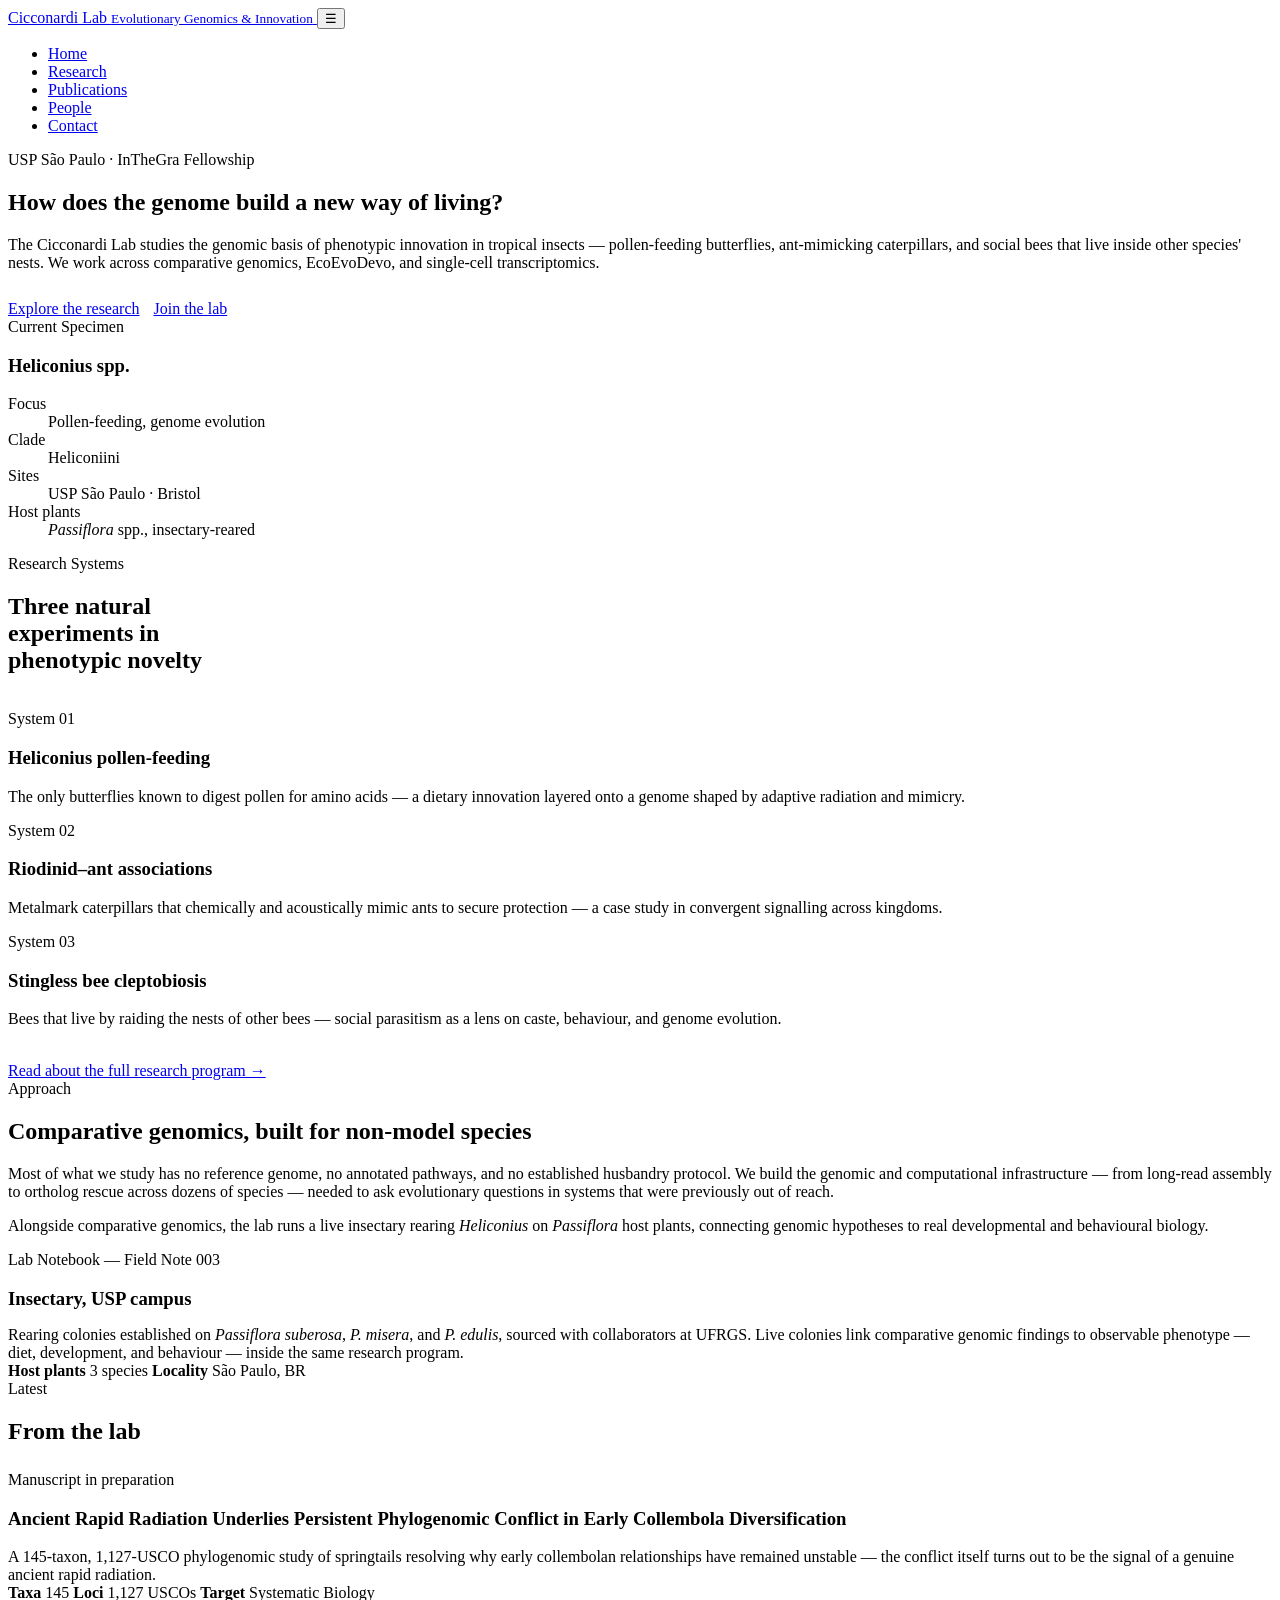
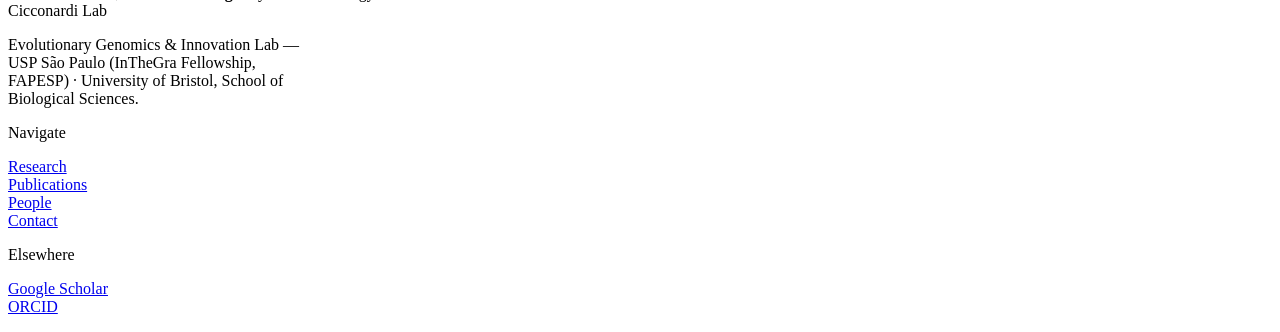
==== index.html @ 58e6d668 "Add files via upload" ====
<!doctype html>
<html lang="en">
<head>
<meta charset="UTF-8">
<meta name="viewport" content="width=device-width, initial-scale=1">
<title>Cicconardi Lab — Evolutionary Genomics &amp; Innovation</title>
<meta name="description" content="The Cicconardi Lab studies comparative genomics and phenotypic innovation in tropical insects — Heliconius butterflies, riodinid ants, and stingless bees.">
<link rel="stylesheet" href="css/style.css">
</head>
<body>

<header class="site">
  <nav class="wrap nav">
    <a class="brand" href="index.html">Cicconardi Lab
      <small>Evolutionary Genomics &amp; Innovation</small>
    </a>
    <button class="navtoggle" aria-label="Toggle menu" onclick="document.querySelector('.navlinks').classList.toggle('open')">☰</button>
    <ul class="navlinks">
      <li><a href="index.html" class="active">Home</a></li>
      <li><a href="research.html">Research</a></li>
      <li><a href="publications.html">Publications</a></li>
      <li><a href="people.html">People</a></li>
      <li><a href="contact.html">Contact</a></li>
    </ul>
  </nav>
</header>

<section class="hero">
  <div class="wrap hero-grid">
    <div>
      <span class="label-tag">USP São Paulo · InTheGra Fellowship</span>
      <h1>How does the genome build a new way of living?</h1>
      <p class="lede">The Cicconardi Lab studies the genomic basis of phenotypic innovation in tropical insects — pollen-feeding butterflies, ant-mimicking caterpillars, and social bees that live inside other species' nests. We work across comparative genomics, EcoEvoDevo, and single-cell transcriptomics.</p>
      <div style="display:flex; gap:14px; flex-wrap:wrap; margin-top:28px;">
        <a class="btn solid" href="research.html">Explore the research</a>
        <a class="btn" href="contact.html">Join the lab</a>
      </div>
    </div>

    <div class="field-panel">
      <div class="band"></div>
      <div class="body">
        <div class="label-tag">Current Specimen</div>
        <h3>Heliconius spp.</h3>
        <dl>
          <dt>Focus</dt><dd>Pollen-feeding, genome evolution</dd>
          <dt>Clade</dt><dd>Heliconiini</dd>
          <dt>Sites</dt><dd>USP São Paulo · Bristol</dd>
          <dt>Host plants</dt><dd><em>Passiflora</em> spp., insectary-reared</dd>
        </dl>
      </div>
    </div>
  </div>
</section>

<section class="section-tight">
  <div class="wrap">
    <div class="divider"></div>
    <span class="label-tag">Research Systems</span>
    <h2 style="max-width:20ch;">Three natural experiments in phenotypic novelty</h2>
  </div>
  <div class="wrap grid-3" style="margin-top:36px;">
    <div class="research-card">
      <span class="tag">System 01</span>
      <h3>Heliconius pollen-feeding</h3>
      <p class="muted">The only butterflies known to digest pollen for amino acids — a dietary innovation layered onto a genome shaped by adaptive radiation and mimicry.</p>
    </div>
    <div class="research-card">
      <span class="tag">System 02</span>
      <h3>Riodinid–ant associations</h3>
      <p class="muted">Metalmark caterpillars that chemically and acoustically mimic ants to secure protection — a case study in convergent signalling across kingdoms.</p>
    </div>
    <div class="research-card">
      <span class="tag">System 03</span>
      <h3>Stingless bee cleptobiosis</h3>
      <p class="muted">Bees that live by raiding the nests of other bees — social parasitism as a lens on caste, behaviour, and genome evolution.</p>
    </div>
  </div>
  <div class="wrap" style="margin-top:34px;">
    <a class="btn" href="research.html">Read about the full research program →</a>
  </div>
</section>

<section class="section-tight">
  <div class="wrap grid-2" style="align-items:center;">
    <div>
      <span class="label-tag">Approach</span>
      <h2>Comparative genomics, built for non-model species</h2>
      <p class="muted">Most of what we study has no reference genome, no annotated pathways, and no established husbandry protocol. We build the genomic and computational infrastructure — from long-read assembly to ortholog rescue across dozens of species — needed to ask evolutionary questions in systems that were previously out of reach.</p>
      <p class="muted">Alongside comparative genomics, the lab runs a live insectary rearing <em>Heliconius</em> on <em>Passiflora</em> host plants, connecting genomic hypotheses to real developmental and behavioural biology.</p>
    </div>
    <div class="specimen-card">
      <div class="label-tag">Lab Notebook — Field Note 003</div>
      <h3 style="margin-bottom:.3em;">Insectary, USP campus</h3>
      <p style="margin-bottom:0;">Rearing colonies established on <em>Passiflora suberosa</em>, <em>P. misera</em>, and <em>P. edulis</em>, sourced with collaborators at UFRGS. Live colonies link comparative genomic findings to observable phenotype — diet, development, and behaviour — inside the same research program.</p>
      <div class="specimen-row">
        <span><b>Host plants</b> 3 species</span>
        <span><b>Locality</b> São Paulo, BR</span>
      </div>
    </div>
  </div>
</section>

<section class="section-tight">
  <div class="wrap">
    <div class="divider"></div>
    <span class="label-tag">Latest</span>
    <h2 style="max-width:22ch; margin-bottom:26px;">From the lab</h2>
    <div class="specimen-card">
      <div class="label-tag">Manuscript in preparation</div>
      <h3>Ancient Rapid Radiation Underlies Persistent Phylogenomic Conflict in Early Collembola Diversification</h3>
      <p style="margin-bottom:0;">A 145-taxon, 1,127-USCO phylogenomic study of springtails resolving why early collembolan relationships have remained unstable — the conflict itself turns out to be the signal of a genuine ancient rapid radiation.</p>
      <div class="specimen-row">
        <span><b>Taxa</b> 145</span>
        <span><b>Loci</b> 1,127 USCOs</span>
        <span><b>Target</b> Systematic Biology</span>
      </div>
    </div>
  </div>
</section>

<footer class="site">
  <div class="wrap foot-grid">
    <div>
      <div class="brand" style="margin-bottom:8px;">Cicconardi Lab</div>
      <p class="muted" style="max-width:38ch;">Evolutionary Genomics &amp; Innovation Lab — USP São Paulo (InTheGra Fellowship, FAPESP) · University of Bristol, School of Biological Sciences.</p>
    </div>
    <div>
      <div class="label-tag">Navigate</div>
      <p><a href="research.html">Research</a><br><a href="publications.html">Publications</a><br><a href="people.html">People</a><br><a href="contact.html">Contact</a></p>
    </div>
    <div>
      <div class="label-tag">Elsewhere</div>
      <p><a href="https://scholar.google.com/citations?user=0gv1oysAAAAJ" target="_blank" rel="noopener">Google Scholar</a><br><a href="https://orcid.org/0000-0001-6509-6179" target="_blank" rel="noopener">ORCID</a></p>
    </div>
  </div>
</footer>

</body>
</html>
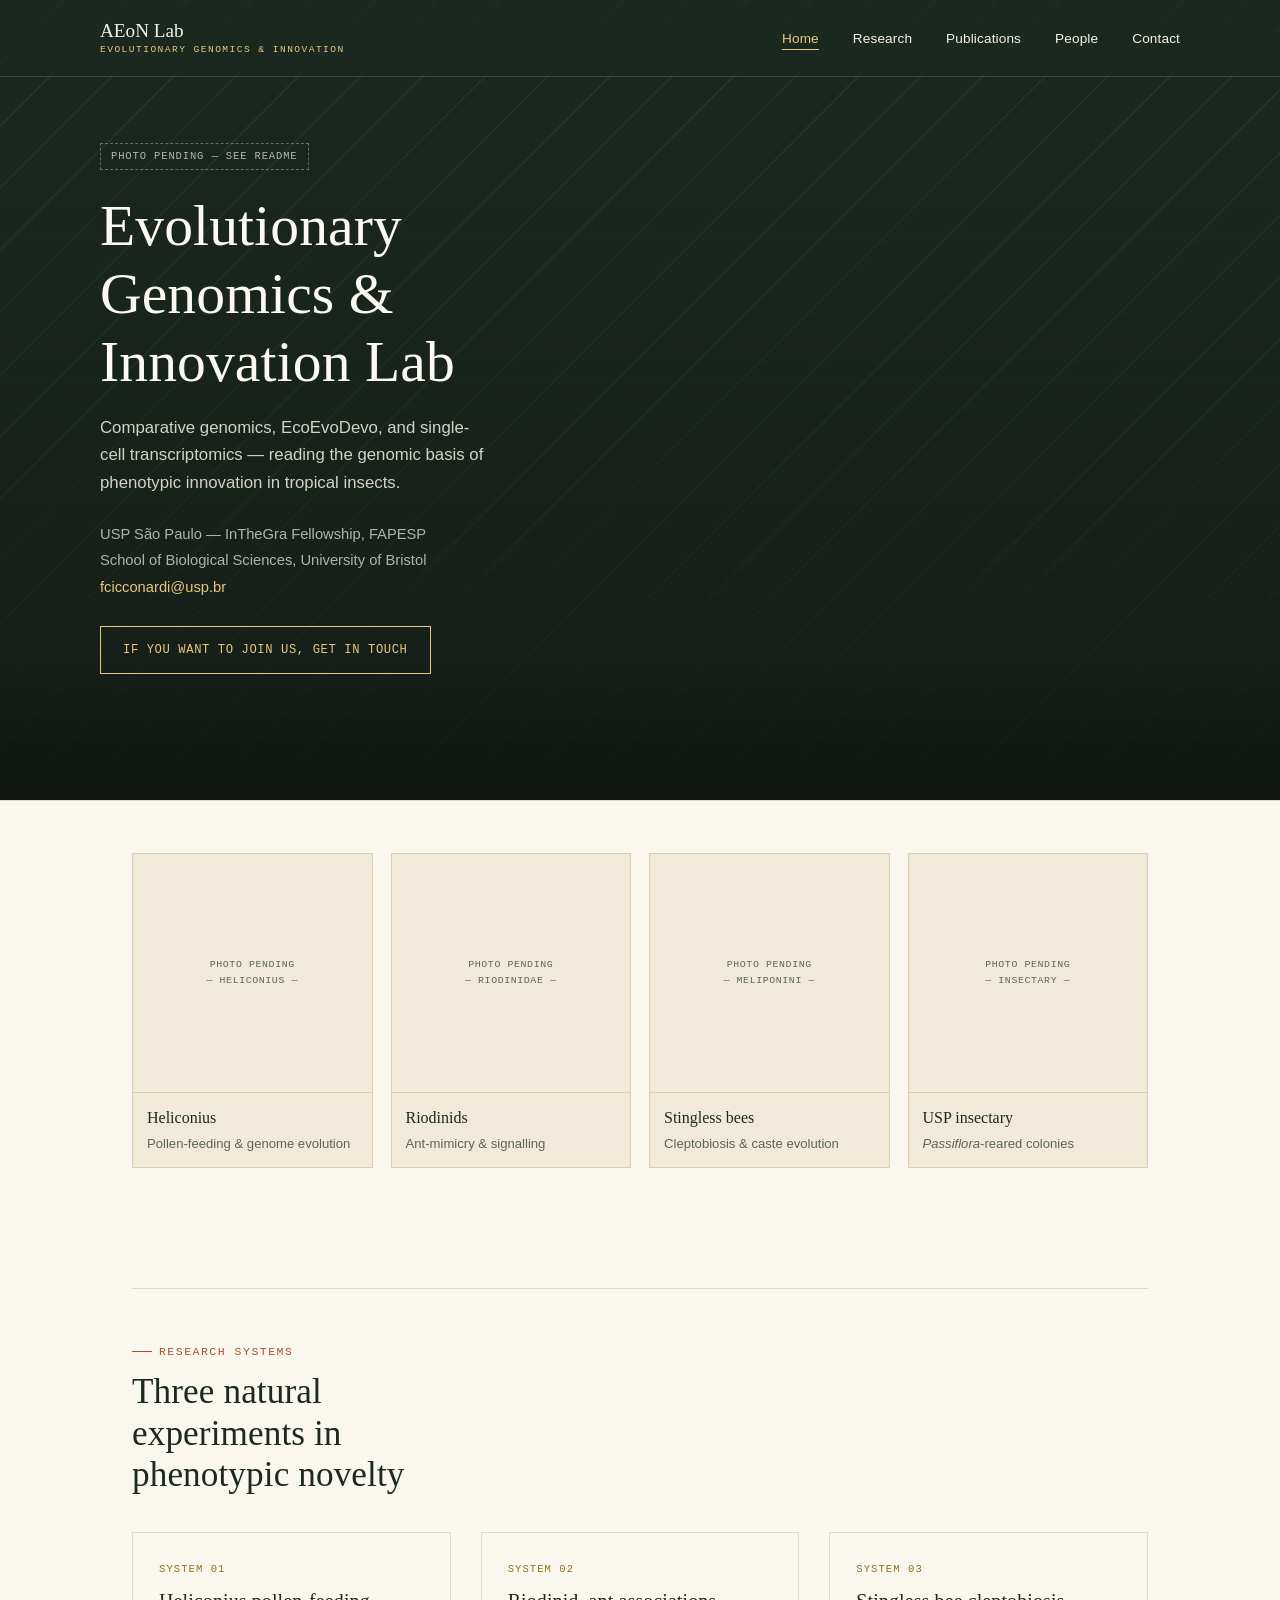
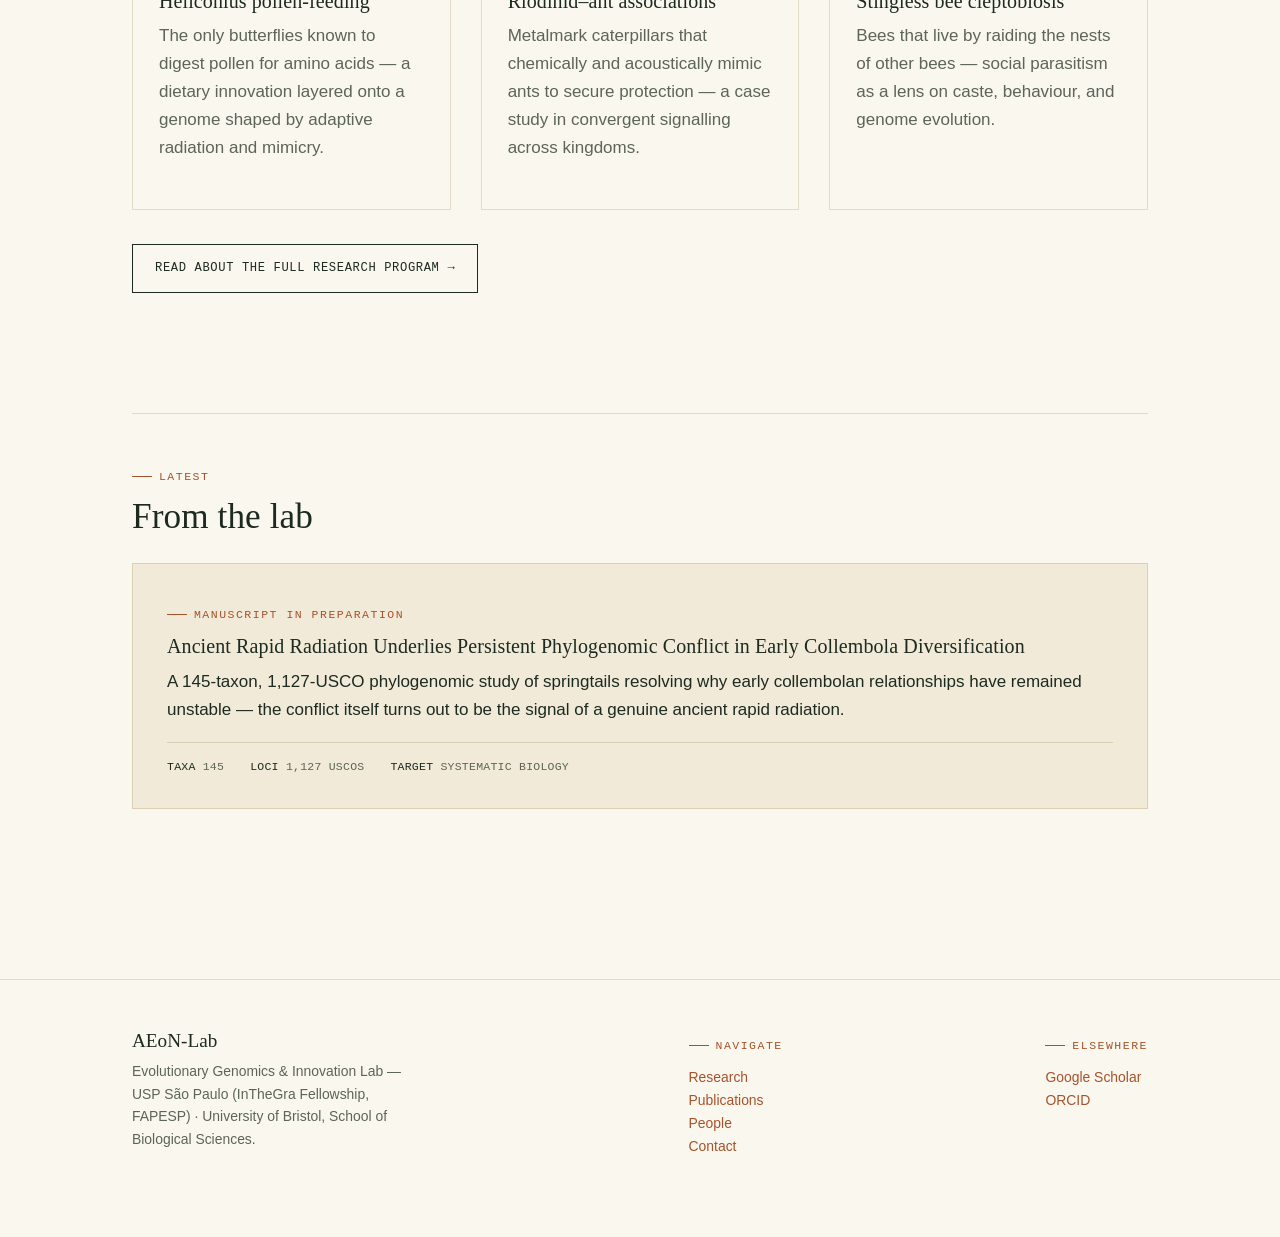
==== commit 1c504c66: "Update contact email and lab name in index.html" ====
--- a/index.html
+++ b/index.html
@@ -3,51 +3,68 @@
 <head>
 <meta charset="UTF-8">
 <meta name="viewport" content="width=device-width, initial-scale=1">
-<title>Cicconardi Lab — Evolutionary Genomics &amp; Innovation</title>
-<meta name="description" content="The Cicconardi Lab studies comparative genomics and phenotypic innovation in tropical insects — Heliconius butterflies, riodinid ants, and stingless bees.">
+<title>AEoN Lab — Evolutionary Genomics &amp; Innovation</title>
+<meta name="description" content="The Adaptive Evolution of Novelty Lab (AEON Lab) is lead by Dr. Francesco Cicconardi. It studies comparative genomics and phenotypic innovation in tropical insects — Heliconius butterflies, riodinid ants, and stingless bees.">
 <link rel="stylesheet" href="css/style.css">
 </head>
 <body>
 
-<header class="site">
-  <nav class="wrap nav">
-    <a class="brand" href="index.html">Cicconardi Lab
-      <small>Evolutionary Genomics &amp; Innovation</small>
-    </a>
-    <button class="navtoggle" aria-label="Toggle menu" onclick="document.querySelector('.navlinks').classList.toggle('open')">☰</button>
-    <ul class="navlinks">
-      <li><a href="index.html" class="active">Home</a></li>
-      <li><a href="research.html">Research</a></li>
-      <li><a href="publications.html">Publications</a></li>
-      <li><a href="people.html">People</a></li>
-      <li><a href="contact.html">Contact</a></li>
-    </ul>
-  </nav>
-</header>
+<!--
+  HERO PHOTO: to add your own photograph, set a background-image on .photo-hero
+  below (inline style already provided as a placeholder attribute) and remove
+  the "no-photo" class. Recommended: a wide, landscape-orientation shot at
+  least 1800px wide — insectary, fieldwork, or a specimen photograph all work.
+  Example:
+    <section class="photo-hero" style="background-image:url('img/hero.jpg');">
+-->
+<section class="photo-hero no-photo">
+  <header class="site on-photo">
+    <nav class="wrap nav">
+      <a class="brand" href="index.html">AEoN Lab
+        <small>Evolutionary Genomics &amp; Innovation</small>
+      </a>
+      <button class="navtoggle" aria-label="Toggle menu" onclick="document.querySelector('.navlinks').classList.toggle('open')">☰</button>
+      <ul class="navlinks">
+        <li><a href="index.html" class="active">Home</a></li>
+        <li><a href="research.html">Research</a></li>
+        <li><a href="publications.html">Publications</a></li>
+        <li><a href="people.html">People</a></li>
+        <li><a href="contact.html">Contact</a></li>
+      </ul>
+    </nav>
+  </header>
 
-<section class="hero">
-  <div class="wrap hero-grid">
-    <div>
-      <span class="label-tag">USP São Paulo · InTheGra Fellowship</span>
-      <h1>How does the genome build a new way of living?</h1>
-      <p class="lede">The Cicconardi Lab studies the genomic basis of phenotypic innovation in tropical insects — pollen-feeding butterflies, ant-mimicking caterpillars, and social bees that live inside other species' nests. We work across comparative genomics, EcoEvoDevo, and single-cell transcriptomics.</p>
-      <div style="display:flex; gap:14px; flex-wrap:wrap; margin-top:28px;">
-        <a class="btn solid" href="research.html">Explore the research</a>
-        <a class="btn" href="contact.html">Join the lab</a>
+  <div class="wrap hero-inner">
+    <span class="hero-note">Photo pending — see README</span>
+    <h1>Evolutionary Genomics &amp; Innovation Lab</h1>
+    <p class="tagline">Comparative genomics, EcoEvoDevo, and single-cell transcriptomics — reading the genomic basis of phenotypic innovation in tropical insects.</p>
+    <div class="meta-lines">
+      USP São Paulo — InTheGra Fellowship, FAPESP<br>
+      School of Biological Sciences, University of Bristol<br>
+      <a href="mailto:fcicconardi@usp.br">fcicconardi@usp.br</a>
+    </div>
+    <a class="btn" href="contact.html">If you want to join us, get in touch</a>
+  </div>
+</section>
+
+<section class="thumb-strip">
+  <div class="wrap">
+    <div class="thumb-row">
+      <div class="thumb">
+        <div class="frame">Photo pending<br>— Heliconius —</div>
+        <div class="cap"><b>Heliconius</b>Pollen-feeding &amp; genome evolution</div>
       </div>
-    </div>
-
-    <div class="field-panel">
-      <div class="band"></div>
-      <div class="body">
-        <div class="label-tag">Current Specimen</div>
-        <h3>Heliconius spp.</h3>
-        <dl>
-          <dt>Focus</dt><dd>Pollen-feeding, genome evolution</dd>
-          <dt>Clade</dt><dd>Heliconiini</dd>
-          <dt>Sites</dt><dd>USP São Paulo · Bristol</dd>
-          <dt>Host plants</dt><dd><em>Passiflora</em> spp., insectary-reared</dd>
-        </dl>
+      <div class="thumb">
+        <div class="frame">Photo pending<br>— Riodinidae —</div>
+        <div class="cap"><b>Riodinids</b>Ant-mimicry &amp; signalling</div>
+      </div>
+      <div class="thumb">
+        <div class="frame">Photo pending<br>— Meliponini —</div>
+        <div class="cap"><b>Stingless bees</b>Cleptobiosis &amp; caste evolution</div>
+      </div>
+      <div class="thumb">
+        <div class="frame">Photo pending<br>— Insectary —</div>
+        <div class="cap"><b>USP insectary</b><em>Passiflora</em>-reared colonies</div>
       </div>
     </div>
   </div>
@@ -82,26 +99,6 @@
 </section>
 
 <section class="section-tight">
-  <div class="wrap grid-2" style="align-items:center;">
-    <div>
-      <span class="label-tag">Approach</span>
-      <h2>Comparative genomics, built for non-model species</h2>
-      <p class="muted">Most of what we study has no reference genome, no annotated pathways, and no established husbandry protocol. We build the genomic and computational infrastructure — from long-read assembly to ortholog rescue across dozens of species — needed to ask evolutionary questions in systems that were previously out of reach.</p>
-      <p class="muted">Alongside comparative genomics, the lab runs a live insectary rearing <em>Heliconius</em> on <em>Passiflora</em> host plants, connecting genomic hypotheses to real developmental and behavioural biology.</p>
-    </div>
-    <div class="specimen-card">
-      <div class="label-tag">Lab Notebook — Field Note 003</div>
-      <h3 style="margin-bottom:.3em;">Insectary, USP campus</h3>
-      <p style="margin-bottom:0;">Rearing colonies established on <em>Passiflora suberosa</em>, <em>P. misera</em>, and <em>P. edulis</em>, sourced with collaborators at UFRGS. Live colonies link comparative genomic findings to observable phenotype — diet, development, and behaviour — inside the same research program.</p>
-      <div class="specimen-row">
-        <span><b>Host plants</b> 3 species</span>
-        <span><b>Locality</b> São Paulo, BR</span>
-      </div>
-    </div>
-  </div>
-</section>
-
-<section class="section-tight">
   <div class="wrap">
     <div class="divider"></div>
     <span class="label-tag">Latest</span>
@@ -122,7 +119,7 @@
 <footer class="site">
   <div class="wrap foot-grid">
     <div>
-      <div class="brand" style="margin-bottom:8px;">Cicconardi Lab</div>
+      <div class="brand" style="margin-bottom:8px;">AEoN-Lab</div>
       <p class="muted" style="max-width:38ch;">Evolutionary Genomics &amp; Innovation Lab — USP São Paulo (InTheGra Fellowship, FAPESP) · University of Bristol, School of Biological Sciences.</p>
     </div>
     <div>
--- a/css/style.css
+++ b/css/style.css
@@ -0,0 +1,363 @@
+/* ===========================================================
+   Cicconardi Lab — Design tokens (v2, light)
+   Palette:
+     --paper       #FAF7EF  page background
+     --paper-line  #E4DEC9  hairlines / borders on paper
+     --panel       #F1EBDA  slightly recessed panel (specimen card)
+     --ink         #1D2A20  primary text
+     --ink-soft    #5B6459  secondary text
+     --rust        #A6532B  accent (links, eyebrows) — Heliconius wing
+     --rust-deep   #7E3E20  accent hover / headings emphasis
+     --gold        #9C7A2E  secondary accent, used sparingly
+   Type:
+     display: 'EB Garamond' — headings
+     body:    'DM Sans' — running text, nav, UI
+     label:   'IBM Plex Mono' — eyebrows, specimen data, captions
+   =========================================================== */
+
+@import url('https://fonts.googleapis.com/css2?family=EB+Garamond:ital,wght@0,400;0,500;0,600;1,400&family=DM+Sans:wght@400;500;700&family=IBM+Plex+Mono:wght@400;500&display=swap');
+
+:root{
+  --paper:#FAF7EF;
+  --paper-line:#E2DBC6;
+  --panel:#F1EAD8;
+  --panel-line:#D9CFB2;
+  --ink:#1D2A20;
+  --ink-soft:#5C6558;
+  --rust:#A6532B;
+  --rust-deep:#7E3E20;
+  --gold:#93711F;
+  --max:1080px;
+}
+
+*,*::before,*::after{box-sizing:border-box;}
+html{scroll-behavior:smooth;}
+body{
+  margin:0;
+  background:var(--paper);
+  color:var(--ink);
+  font-family:'DM Sans', sans-serif;
+  font-size:17px;
+  line-height:1.65;
+  -webkit-font-smoothing:antialiased;
+}
+img{max-width:100%;display:block;}
+a{color:inherit;}
+
+h1,h2,h3,h4{
+  font-family:'EB Garamond', serif;
+  font-weight:500;
+  line-height:1.18;
+  color:var(--ink);
+  margin:0 0 .5em;
+  letter-spacing:.1px;
+}
+h1{font-size:clamp(2.4rem,5vw,3.6rem); font-weight:500;}
+h2{font-size:clamp(1.7rem,3vw,2.2rem);}
+h3{font-size:1.25rem;}
+p{margin:0 0 1.15em; color:var(--ink);}
+
+.wrap{max-width:var(--max); margin:0 auto; padding:0 32px;}
+
+/* --- eyebrow / specimen-label device --------------------- */
+.label-tag{
+  font-family:'IBM Plex Mono', monospace;
+  font-size:.72rem;
+  letter-spacing:.13em;
+  text-transform:uppercase;
+  color:var(--rust);
+  display:inline-flex;
+  gap:.6em;
+  align-items:center;
+  margin-bottom:.9em;
+}
+.label-tag::before{
+  content:"";
+  width:20px; height:1px;
+  background:var(--rust);
+  display:inline-block;
+}
+
+/* --- specimen card: the signature element ------------------ */
+.specimen-card{
+  background:var(--panel);
+  color:var(--ink);
+  border:1px solid var(--panel-line);
+  padding:32px 34px;
+}
+.specimen-row{
+  display:flex; flex-wrap:wrap; gap:6px 26px;
+  font-family:'IBM Plex Mono', monospace;
+  font-size:.72rem; letter-spacing:.02em;
+  color:var(--ink-soft);
+  border-top:1px solid var(--panel-line);
+  margin-top:18px; padding-top:14px;
+  text-transform:uppercase;
+}
+.specimen-row span b{color:var(--ink); font-weight:500;}
+
+/* --- nav -------------------------------------------------- */
+header.site{
+  position:sticky; top:0; z-index:40;
+  background:rgba(250,247,239,.94);
+  backdrop-filter:blur(6px);
+  border-bottom:1px solid var(--paper-line);
+}
+.nav{
+  display:flex; align-items:center; justify-content:space-between;
+  padding:20px 0;
+}
+.brand{
+  font-family:'EB Garamond', serif;
+  font-size:1.2rem;
+  text-decoration:none;
+  color:var(--ink);
+  display:flex; flex-direction:column; line-height:1.1;
+}
+.brand small{
+  font-family:'IBM Plex Mono', monospace;
+  font-size:.6rem; letter-spacing:.15em; text-transform:uppercase;
+  color:var(--gold); margin-top:4px;
+}
+.navlinks{display:flex; gap:34px; list-style:none; margin:0; padding:0;}
+.navlinks a{
+  font-size:.85rem; text-decoration:none; color:var(--ink-soft);
+  letter-spacing:.01em;
+  padding-bottom:3px; border-bottom:1px solid transparent;
+  transition:color .15s, border-color .15s;
+}
+.navlinks a:hover, .navlinks a.active{color:var(--rust); border-color:var(--rust);}
+.navtoggle{display:none; background:none; border:0; color:var(--ink); font-size:1.4rem;}
+
+@media (max-width:760px){
+  .navlinks{
+    position:fixed; inset:66px 0 auto 0; background:var(--paper);
+    flex-direction:column; gap:0; padding:6px 32px 20px;
+    border-bottom:1px solid var(--paper-line);
+    transform:translateY(-130%); transition:transform .25s ease;
+  }
+  .navlinks.open{transform:translateY(0);}
+  .navlinks a{display:block; padding:13px 0; border-bottom:1px solid var(--paper-line);}
+  .navtoggle{display:block;}
+}
+
+/* --- footer ------------------------------------------------ */
+footer.site{
+  border-top:1px solid var(--paper-line);
+  padding:50px 0 64px;
+  margin-top:110px;
+  color:var(--ink-soft);
+  font-size:.87rem;
+}
+footer.site a{color:var(--rust); text-decoration:none;}
+footer.site a:hover{text-decoration:underline;}
+.foot-grid{display:flex; flex-wrap:wrap; gap:44px; justify-content:space-between;}
+
+/* --- buttons ------------------------------------------------ */
+.btn{
+  display:inline-flex; align-items:center; gap:8px;
+  font-family:'IBM Plex Mono', monospace;
+  font-size:.76rem; letter-spacing:.05em; text-transform:uppercase;
+  padding:13px 22px;
+  border:1px solid var(--ink);
+  color:var(--ink); text-decoration:none;
+  transition:background .15s, color .15s, border-color .15s;
+}
+.btn:hover{background:var(--ink); color:var(--paper);}
+.btn.solid{background:var(--rust); border-color:var(--rust); color:var(--paper);}
+.btn.solid:hover{background:var(--rust-deep); border-color:var(--rust-deep);}
+
+/* --- sections ------------------------------------------------ */
+section{padding:80px 0;}
+.section-tight{padding:60px 0;}
+.grid-2{display:grid; grid-template-columns:1.15fr .85fr; gap:64px;}
+.grid-3{display:grid; grid-template-columns:repeat(3,1fr); gap:30px;}
+@media (max-width:860px){
+  .grid-2{grid-template-columns:1fr;}
+  .grid-3{grid-template-columns:1fr;}
+}
+
+.divider{height:1px; background:var(--paper-line); margin:0 0 44px;}
+
+.muted{color:var(--ink-soft);}
+
+/* --- hero ------------------------------------------------ */
+.hero{padding:70px 0 20px;}
+.hero-grid{display:grid; grid-template-columns:1.2fr .8fr; gap:60px; align-items:center;}
+@media (max-width:900px){.hero-grid{grid-template-columns:1fr;}}
+.hero h1{margin-bottom:.35em;}
+.hero .lede{font-size:1.1rem; color:var(--ink-soft); max-width:48ch;}
+
+/* field-note panel replacing the old illustration */
+.field-panel{
+  background:var(--panel);
+  border:1px solid var(--panel-line);
+  padding:0;
+  overflow:hidden;
+}
+.field-panel .band{
+  height:64px;
+  background:repeating-linear-gradient(
+    90deg,
+    var(--rust) 0px, var(--rust) 3px,
+    transparent 3px, transparent 34px
+  );
+  opacity:.85;
+  border-bottom:1px solid var(--panel-line);
+}
+.field-panel .body{padding:26px 28px 22px;}
+.field-panel h3{font-size:1.05rem; margin-bottom:.5em;}
+.field-panel dl{margin:0; display:grid; grid-template-columns:auto 1fr; gap:8px 16px; font-size:.86rem;}
+.field-panel dt{
+  font-family:'IBM Plex Mono', monospace; font-size:.68rem; letter-spacing:.06em;
+  text-transform:uppercase; color:var(--gold); align-self:baseline;
+}
+.field-panel dd{margin:0; color:var(--ink-soft);}
+
+/* --- research cards ------------------------------------------------ */
+.research-card{
+  background:var(--paper);
+  border:1px solid var(--paper-line);
+  padding:28px 26px;
+  height:100%;
+}
+.research-card h3{margin-bottom:.4em;}
+.research-card .tag{
+  font-family:'IBM Plex Mono', monospace; font-size:.66rem;
+  color:var(--gold); text-transform:uppercase; letter-spacing:.1em;
+  display:block; margin-bottom:12px;
+}
+
+/* --- publications ------------------------------------------------ */
+.pub{
+  border-bottom:1px solid var(--paper-line);
+  padding:24px 0;
+  display:grid; grid-template-columns:80px 1fr; gap:22px;
+}
+.pub:first-child{padding-top:0;}
+.pub .year{
+  font-family:'IBM Plex Mono', monospace; font-size:.85rem;
+  color:var(--gold); padding-top:3px;
+}
+.pub h3{font-size:1.12rem; margin-bottom:.25em;}
+.pub .authors{font-size:.87rem; color:var(--ink-soft); margin-bottom:.2em;}
+.pub .venue{font-size:.85rem; font-style:italic; color:var(--ink-soft);}
+.pub a.doi{font-family:'IBM Plex Mono', monospace; font-size:.74rem; color:var(--rust); text-decoration:none;}
+.pub a.doi:hover{text-decoration:underline;}
+@media (max-width:600px){.pub{grid-template-columns:1fr; gap:4px;}}
+
+/* --- people ------------------------------------------------ */
+.person{display:grid; grid-template-columns:210px 1fr; gap:40px; align-items:start;}
+@media (max-width:700px){.person{grid-template-columns:1fr;}}
+.person-plate{
+  background:var(--panel); border:1px solid var(--panel-line);
+  aspect-ratio:4/5; display:flex; align-items:center; justify-content:center;
+}
+.monogram{
+  font-family:'EB Garamond', serif; font-size:3.4rem; color:var(--rust);
+}
+
+/* --- contact block ------------------------------------------------ */
+.contact-block{
+  background:var(--panel); border:1px solid var(--panel-line);
+  padding:36px;
+}
+
+/* --- photo hero (homepage, shmontgomery-style) ------------------------------------------------ */
+.photo-hero{
+  position:relative;
+  min-height:82vh;
+  display:flex;
+  align-items:flex-end;
+  background:
+    linear-gradient(180deg, rgba(29,42,32,.15) 0%, rgba(20,28,22,.72) 78%, rgba(15,20,16,.88) 100%),
+    var(--panel);
+  background-size:cover;
+  background-position:center;
+  color:#F5F1E4;
+  border-bottom:1px solid var(--paper-line);
+}
+/* Swap this rule's background-image for a real photo — see README */
+.photo-hero.no-photo{
+  background:
+    linear-gradient(180deg, rgba(29,42,32,.05) 0%, rgba(20,28,22,.75) 82%, rgba(15,20,16,.9) 100%),
+    repeating-linear-gradient(135deg, #24352A 0px, #24352A 2px, #1B281F 2px, #1B281F 44px);
+}
+.photo-hero .hero-inner{
+  width:100%;
+  padding:60px 0 46px;
+}
+.photo-hero .hero-note{
+  border:1px dashed rgba(245,241,228,.35);
+  display:inline-block;
+  padding:4px 10px;
+  font-family:'IBM Plex Mono', monospace;
+  font-size:.66rem;
+  letter-spacing:.08em;
+  text-transform:uppercase;
+  color:rgba(245,241,228,.7);
+  margin-bottom:22px;
+}
+.photo-hero h1{
+  color:#FBF9F1;
+  font-size:clamp(2.2rem,4.6vw,3.6rem);
+  max-width:16ch;
+  margin-bottom:.3em;
+}
+.photo-hero .tagline{
+  font-family:'DM Sans', sans-serif;
+  font-size:1.05rem;
+  color:rgba(245,241,228,.85);
+  max-width:42ch;
+  margin-bottom:24px;
+}
+.photo-hero .meta-lines{
+  font-size:.92rem;
+  color:rgba(245,241,228,.7);
+  line-height:1.8;
+  margin-bottom:26px;
+}
+.photo-hero .meta-lines a{color:#E9C77E; text-decoration:none;}
+.photo-hero .meta-lines a:hover{text-decoration:underline;}
+.photo-hero .btn{border-color:#E9C77E; color:#E9C77E;}
+.photo-hero .btn:hover{background:#E9C77E; color:#1D2A20;}
+
+/* transparent nav variant sitting over the photo */
+header.site.on-photo{
+  background:transparent;
+  border-bottom:1px solid rgba(245,241,228,.15);
+  position:absolute; top:0; left:0; right:0;
+}
+header.site.on-photo .brand,
+header.site.on-photo .navlinks a{color:#F5F1E4;}
+header.site.on-photo .brand small{color:#E9C77E;}
+header.site.on-photo .navlinks a:hover,
+header.site.on-photo .navlinks a.active{color:#E9C77E; border-color:#E9C77E;}
+header.site.on-photo .navtoggle{color:#F5F1E4;}
+
+/* thumbnail strip beneath the hero */
+.thumb-strip{padding:52px 0 60px;}
+.thumb-row{display:flex; gap:18px; flex-wrap:wrap;}
+.thumb{
+  flex:1 1 190px;
+  background:var(--panel);
+  border:1px solid var(--panel-line);
+}
+.thumb .frame{
+  aspect-ratio:1/1;
+  display:flex; align-items:center; justify-content:center;
+  border-bottom:1px solid var(--panel-line);
+  font-family:'IBM Plex Mono', monospace;
+  font-size:.62rem; letter-spacing:.06em; text-transform:uppercase;
+  color:var(--ink-soft); text-align:center; padding:10px;
+}
+.thumb .cap{padding:12px 14px; font-size:.82rem; color:var(--ink-soft);}
+.thumb .cap b{color:var(--ink); font-weight:500; display:block; font-family:'EB Garamond', serif; font-size:1rem; margin-bottom:2px;}
+@media (max-width:700px){.thumb{flex:1 1 42%;}}
+.kicker-list{list-style:none; margin:0; padding:0;}
+.kicker-list li{
+  padding:16px 0; border-top:1px solid var(--paper-line);
+  display:flex; gap:18px; justify-content:space-between; align-items:baseline;
+  flex-wrap:wrap;
+}
+.kicker-list li:last-child{border-bottom:1px solid var(--paper-line);}
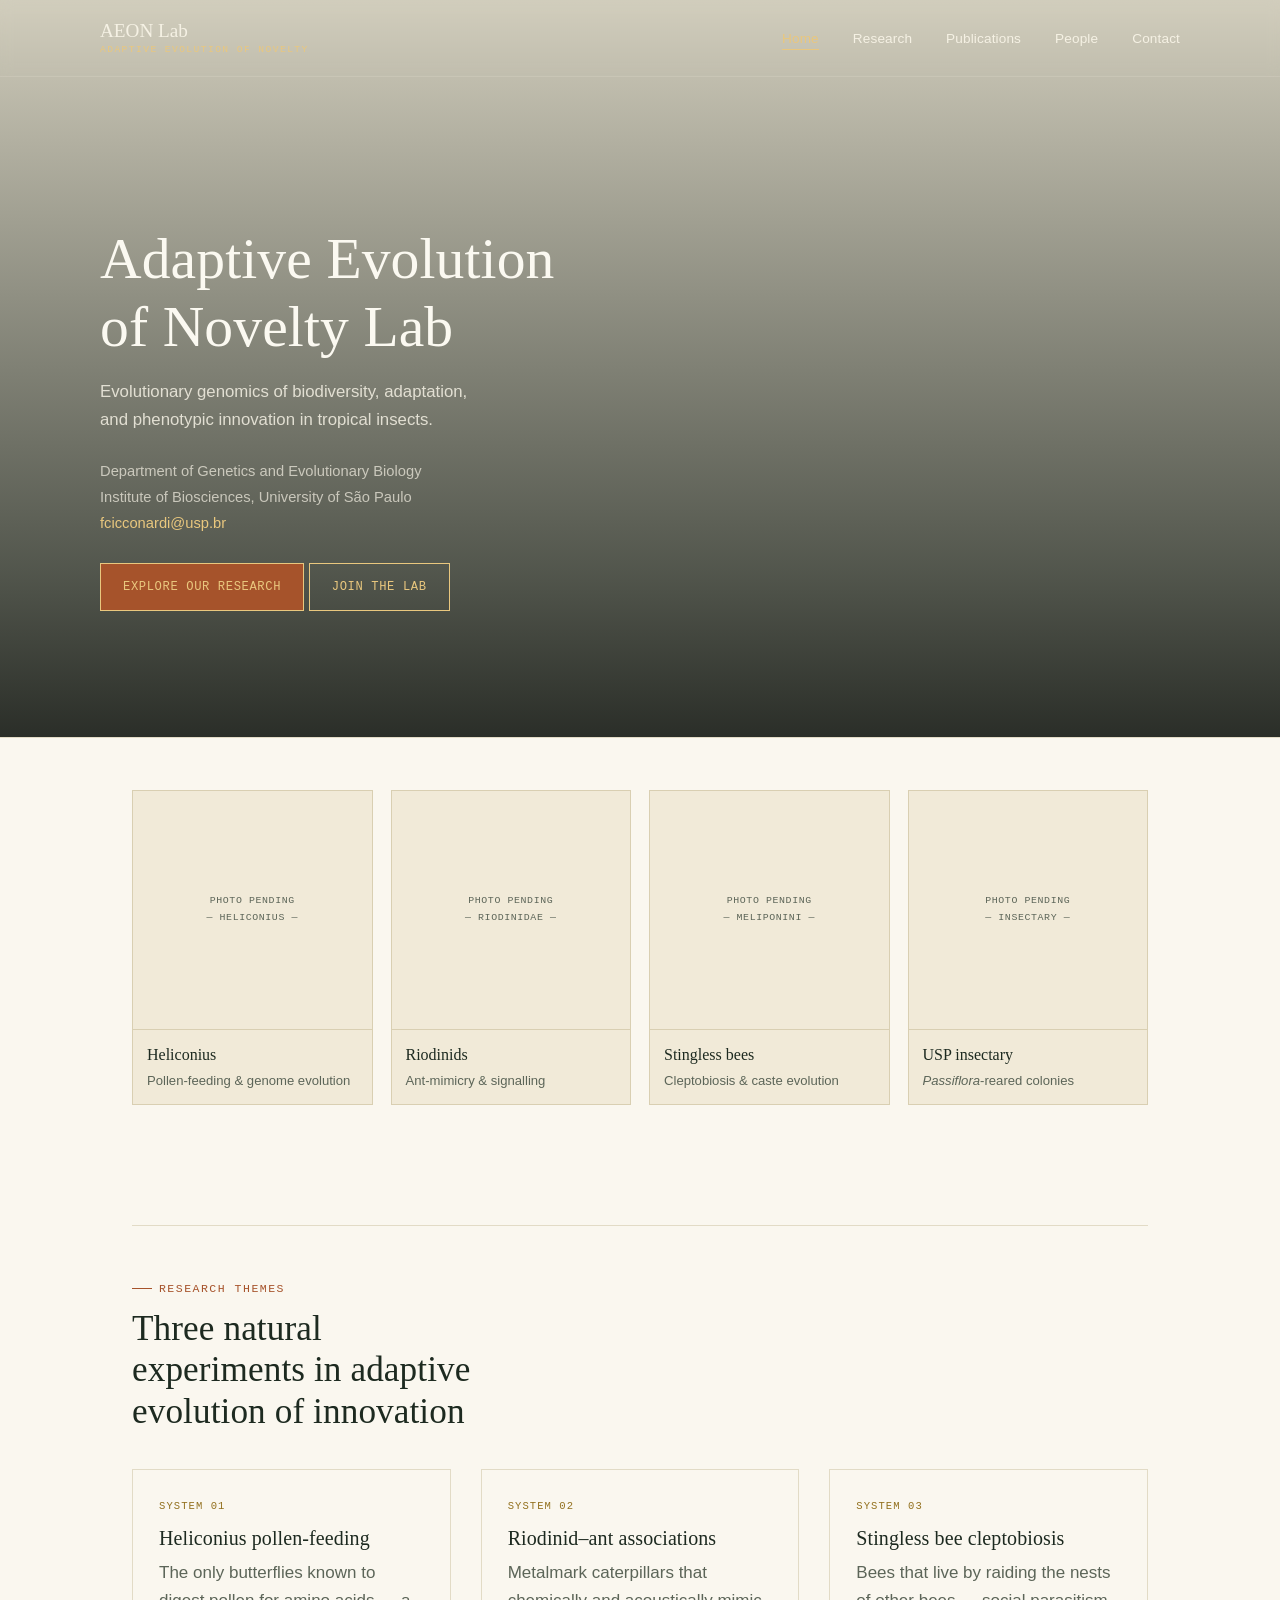
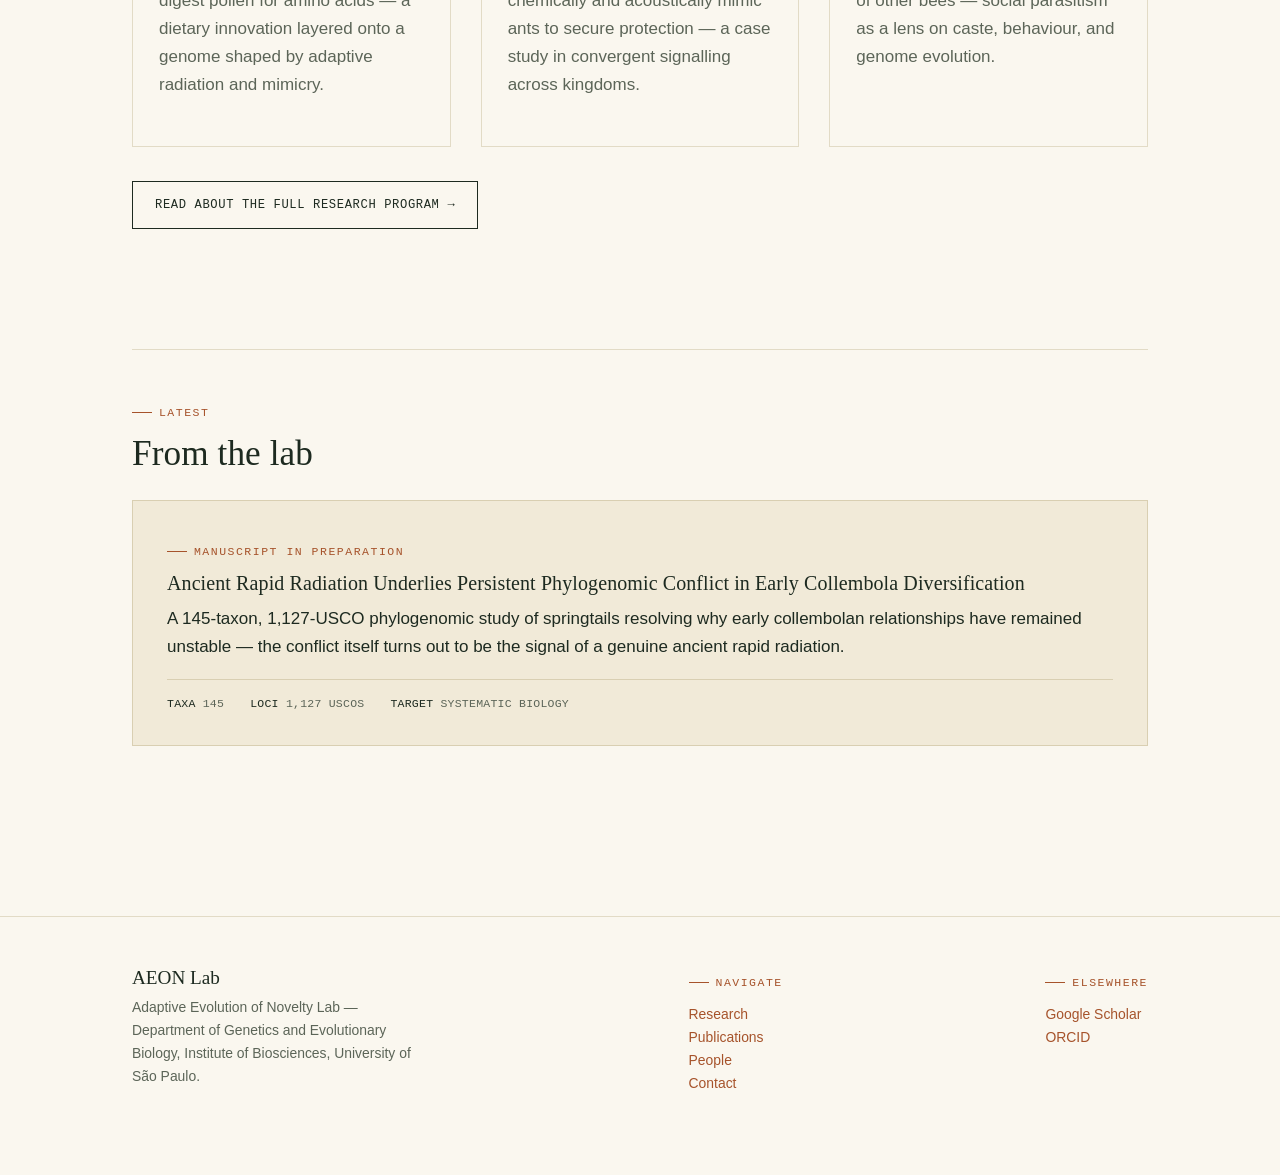
==== commit 25977bfc: "Update index.html" ====
--- a/index.html
+++ b/index.html
@@ -3,25 +3,17 @@
 <head>
 <meta charset="UTF-8">
 <meta name="viewport" content="width=device-width, initial-scale=1">
-<title>AEoN Lab — Evolutionary Genomics &amp; Innovation</title>
-<meta name="description" content="The Adaptive Evolution of Novelty Lab (AEON Lab) is lead by Dr. Francesco Cicconardi. It studies comparative genomics and phenotypic innovation in tropical insects — Heliconius butterflies, riodinid ants, and stingless bees.">
+<title>AEON Lab — Adaptive Evolution of Novelty</title>
+<meta name="description" content="The Adaptive Evolution of Novelty Lab (AEON Lab), led by Dr. Francesco Cicconardi, studies evolutionary genomics, comparative genomics, and phenotypic innovation in tropical insects.">
 <link rel="stylesheet" href="css/style.css">
 </head>
 <body>
 
-<!--
-  HERO PHOTO: to add your own photograph, set a background-image on .photo-hero
-  below (inline style already provided as a placeholder attribute) and remove
-  the "no-photo" class. Recommended: a wide, landscape-orientation shot at
-  least 1800px wide — insectary, fieldwork, or a specimen photograph all work.
-  Example:
-    <section class="photo-hero" style="background-image:url('img/hero.jpg');">
--->
-<section class="photo-hero no-photo">
+<section class="photo-hero butterfly-hero">
   <header class="site on-photo">
     <nav class="wrap nav">
-      <a class="brand" href="index.html">AEoN Lab
-        <small>Evolutionary Genomics &amp; Innovation</small>
+      <a class="brand" href="index.html">AEON Lab
+        <small>Adaptive Evolution of Novelty</small>
       </a>
       <button class="navtoggle" aria-label="Toggle menu" onclick="document.querySelector('.navlinks').classList.toggle('open')">☰</button>
       <ul class="navlinks">
@@ -35,15 +27,17 @@
   </header>
 
   <div class="wrap hero-inner">
-    <span class="hero-note">Photo pending — see README</span>
-    <h1>Evolutionary Genomics &amp; Innovation Lab</h1>
-    <p class="tagline">Comparative genomics, EcoEvoDevo, and single-cell transcriptomics — reading the genomic basis of phenotypic innovation in tropical insects.</p>
+    <h1>Adaptive Evolution of Novelty Lab</h1>
+    <p class="tagline">Evolutionary genomics of biodiversity, adaptation, and phenotypic innovation in tropical insects.</p>
     <div class="meta-lines">
-      USP São Paulo — InTheGra Fellowship, FAPESP<br>
-      School of Biological Sciences, University of Bristol<br>
+      Department of Genetics and Evolutionary Biology<br>
+      Institute of Biosciences, University of São Paulo<br>
       <a href="mailto:fcicconardi@usp.br">fcicconardi@usp.br</a>
     </div>
-    <a class="btn" href="contact.html">If you want to join us, get in touch</a>
+    <div class="hero-actions">
+      <a class="btn solid" href="research.html">Explore our research</a>
+      <a class="btn" href="contact.html">Join the lab</a>
+    </div>
   </div>
 </section>
 
@@ -73,8 +67,8 @@
 <section class="section-tight">
   <div class="wrap">
     <div class="divider"></div>
-    <span class="label-tag">Research Systems</span>
-    <h2 style="max-width:20ch;">Three natural experiments in phenotypic novelty</h2>
+    <span class="label-tag">Research Themes</span>
+    <h2 style="max-width:20ch;">Three natural experiments in adaptive evolution of innovation</h2>
   </div>
   <div class="wrap grid-3" style="margin-top:36px;">
     <div class="research-card">
@@ -119,8 +113,8 @@
 <footer class="site">
   <div class="wrap foot-grid">
     <div>
-      <div class="brand" style="margin-bottom:8px;">AEoN-Lab</div>
-      <p class="muted" style="max-width:38ch;">Evolutionary Genomics &amp; Innovation Lab — USP São Paulo (InTheGra Fellowship, FAPESP) · University of Bristol, School of Biological Sciences.</p>
+      <div class="brand" style="margin-bottom:8px;">AEON Lab</div>
+      <p class="muted" style="max-width:38ch;">Adaptive Evolution of Novelty Lab — Department of Genetics and Evolutionary Biology, Institute of Biosciences, University of São Paulo.</p>
     </div>
     <div>
       <div class="label-tag">Navigate</div>
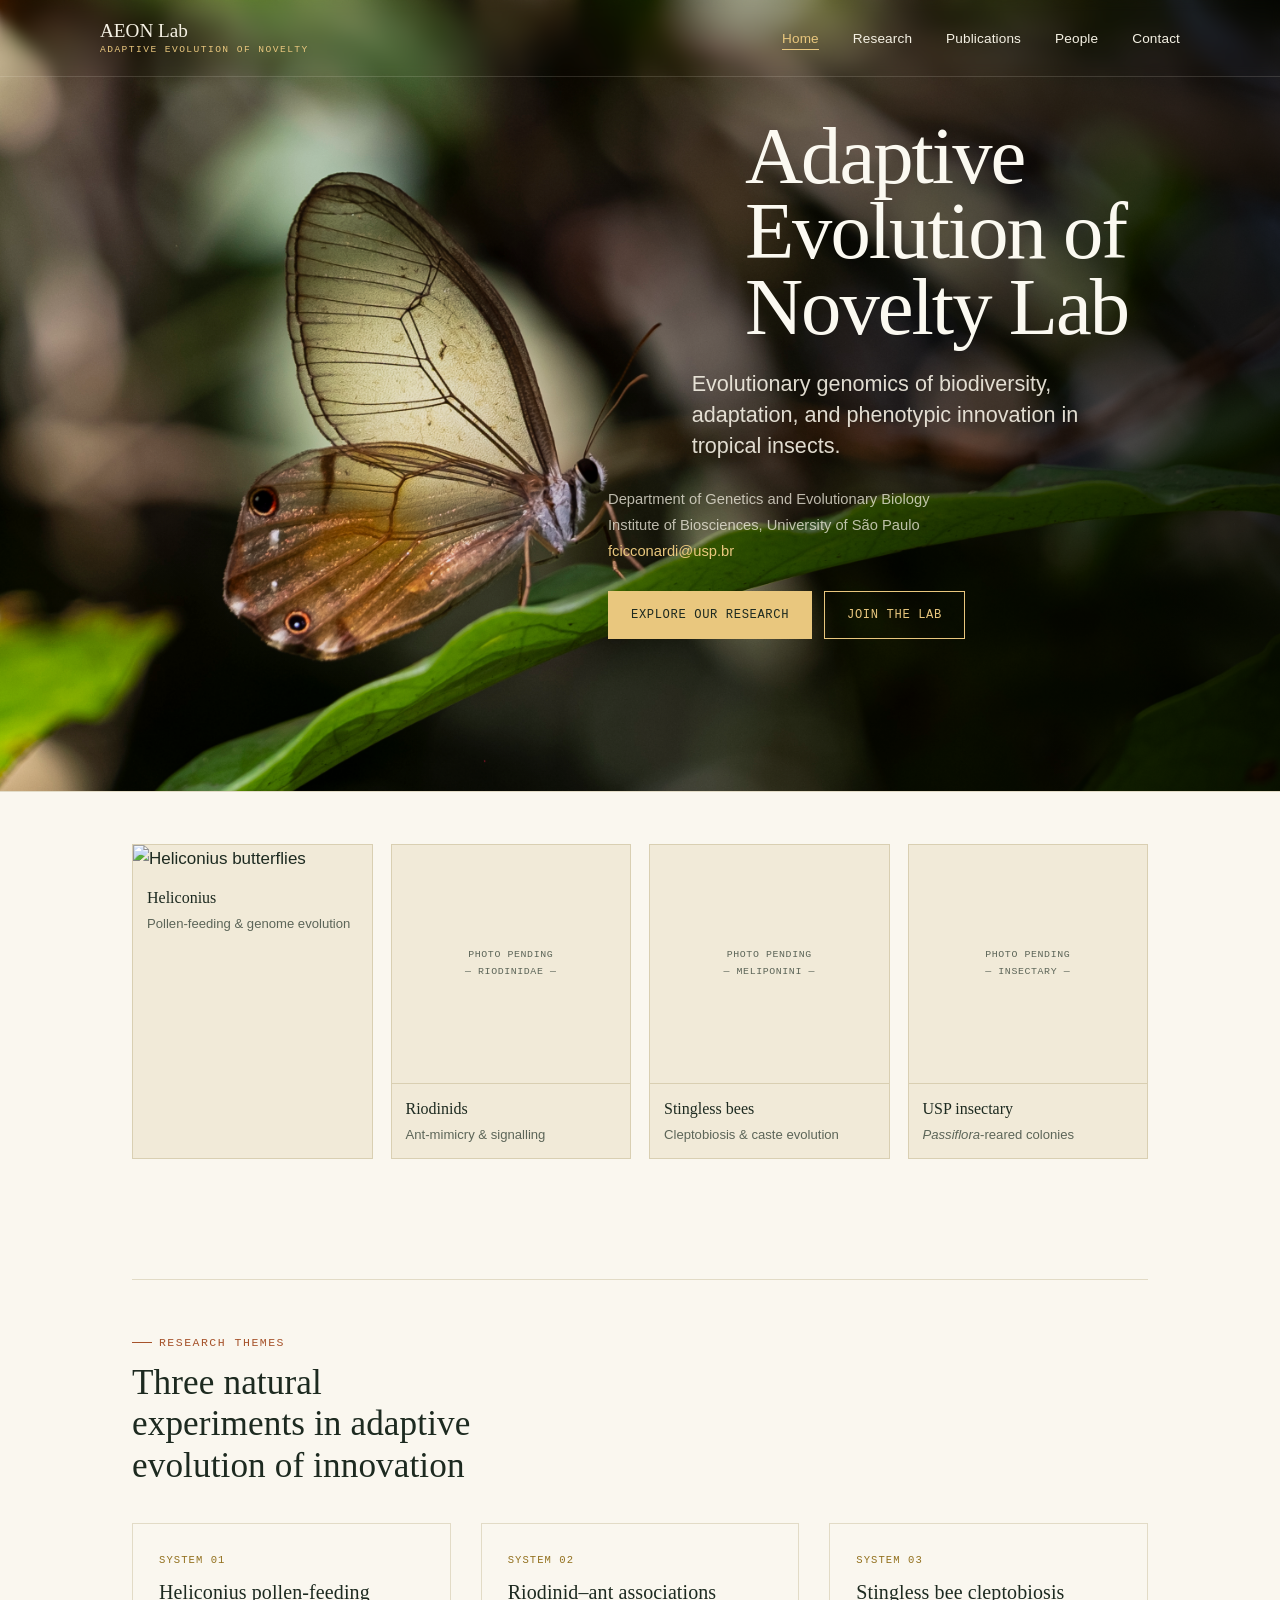
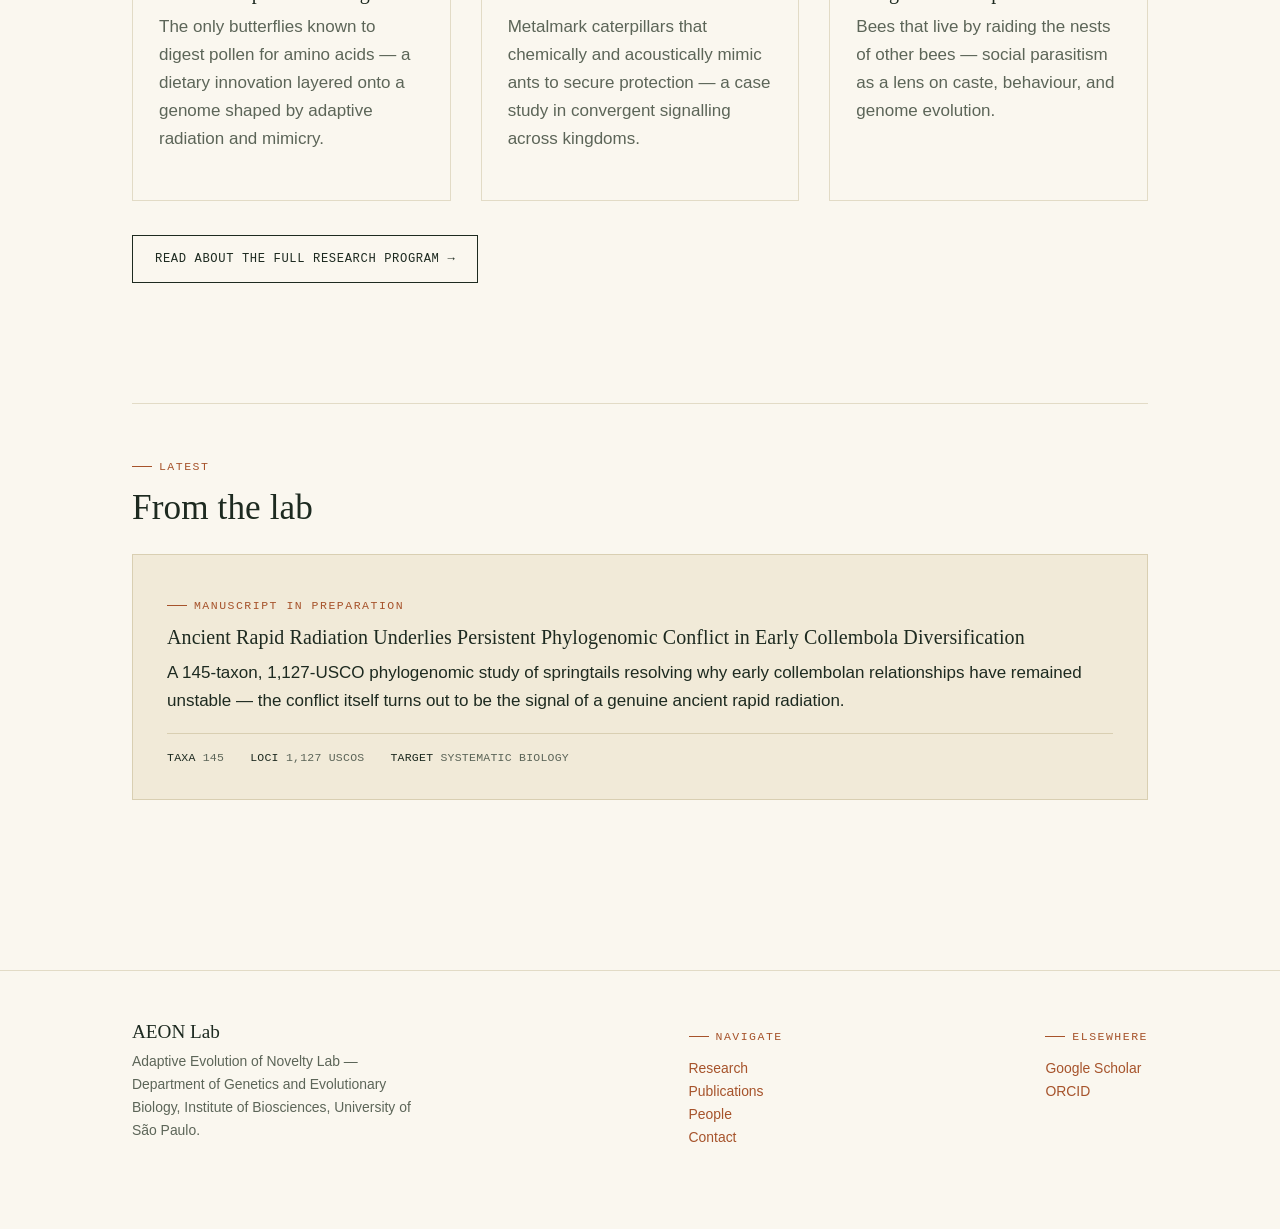
==== commit 28b98cf2: "Add image for Heliconius butterflies" ====
--- a/index.html
+++ b/index.html
@@ -45,9 +45,16 @@
   <div class="wrap">
     <div class="thumb-row">
       <div class="thumb">
-        <div class="frame">Photo pending<br>— Heliconius —</div>
-        <div class="cap"><b>Heliconius</b>Pollen-feeding &amp; genome evolution</div>
-      </div>
+          <img class="thumb-img"
+               src="img/heliconius.jpeg"
+               alt="Heliconius butterflies">
+      
+          <div class="cap">
+              <b>Heliconius</b>
+              Pollen-feeding &amp; genome evolution
+          </div>
+      </div>      
+    
       <div class="thumb">
         <div class="frame">Photo pending<br>— Riodinidae —</div>
         <div class="cap"><b>Riodinids</b>Ant-mimicry &amp; signalling</div>
--- a/css/style.css
+++ b/css/style.css
@@ -361,3 +361,126 @@
   flex-wrap:wrap;
 }
 .kicker-list li:last-child{border-bottom:1px solid var(--paper-line);}
+
+/* ===========================================================
+   AEON Lab homepage hero implementation
+   Uses img/hero.jpeg and places the text on the right side of
+   the butterfly photograph.
+   =========================================================== */
+
+.photo-hero.butterfly-hero {
+  position: relative;
+  min-height: 88vh;
+  display: flex;
+  align-items: flex-end;
+  color: #F5F1E4;
+  border-bottom: 1px solid var(--paper-line);
+  background-image:
+    linear-gradient(
+      to right,
+      rgba(0, 0, 0, 0.02) 0%,
+      rgba(0, 0, 0, 0.10) 42%,
+      rgba(0, 0, 0, 0.68) 100%
+    ),
+    url("../img/hero.jpeg");
+  background-size: cover;
+  background-position: center center;
+  background-repeat: no-repeat;
+}
+
+.photo-hero.butterfly-hero .hero-inner {
+  width: 100%;
+  max-width: var(--max);
+  margin: 0 auto;
+  padding: 0 32px 72px;
+  display: flex;
+  flex-direction: column;
+  align-items: flex-end;
+}
+
+.photo-hero.butterfly-hero h1,
+.photo-hero.butterfly-hero .tagline,
+.photo-hero.butterfly-hero .meta-lines,
+.photo-hero.butterfly-hero .hero-actions {
+  width: min(100%, 540px);
+}
+
+.photo-hero.butterfly-hero h1 {
+  color: #FBF9F1;
+  font-size: clamp(2.8rem, 6.3vw, 5.8rem);
+  line-height: 0.94;
+  letter-spacing: -0.025em;
+  max-width: 10ch;
+  margin-bottom: 0.28em;
+}
+
+.photo-hero.butterfly-hero .tagline {
+  font-size: clamp(1.05rem, 1.7vw, 1.35rem);
+  line-height: 1.45;
+  color: rgba(245, 241, 228, 0.9);
+  max-width: 38ch;
+}
+
+.photo-hero.butterfly-hero .meta-lines {
+  color: rgba(245, 241, 228, 0.74);
+}
+
+.photo-hero.butterfly-hero .hero-actions {
+  display: flex;
+  flex-wrap: wrap;
+  gap: 12px;
+}
+
+.photo-hero.butterfly-hero .btn {
+  border-color: #E9C77E;
+  color: #E9C77E;
+}
+
+.photo-hero.butterfly-hero .btn:hover {
+  background: #E9C77E;
+  color: #1D2A20;
+}
+
+.photo-hero.butterfly-hero .btn.solid {
+  background: #E9C77E;
+  border-color: #E9C77E;
+  color: #1D2A20;
+}
+
+.photo-hero.butterfly-hero .btn.solid:hover {
+  background: #FBF9F1;
+  border-color: #FBF9F1;
+}
+
+@media (max-width: 760px) {
+  .photo-hero.butterfly-hero {
+    min-height: 82vh;
+    background-image:
+      linear-gradient(
+        to bottom,
+        rgba(0, 0, 0, 0.05) 0%,
+        rgba(0, 0, 0, 0.72) 100%
+      ),
+      url("../img/hero.jpeg");
+    background-position: 34% center;
+  }
+
+  .photo-hero.butterfly-hero .hero-inner {
+    align-items: flex-start;
+    padding: 0 28px 52px;
+  }
+
+  .photo-hero.butterfly-hero h1 {
+    font-size: clamp(2.45rem, 12vw, 4.2rem);
+    max-width: 12ch;
+  }
+
+  header.site.on-photo .navlinks {
+    background: rgba(29, 42, 32, 0.96);
+    border-bottom-color: rgba(245, 241, 228, 0.18);
+  }
+
+  header.site.on-photo .navlinks a {
+    border-bottom-color: rgba(245, 241, 228, 0.18);
+  }
+}
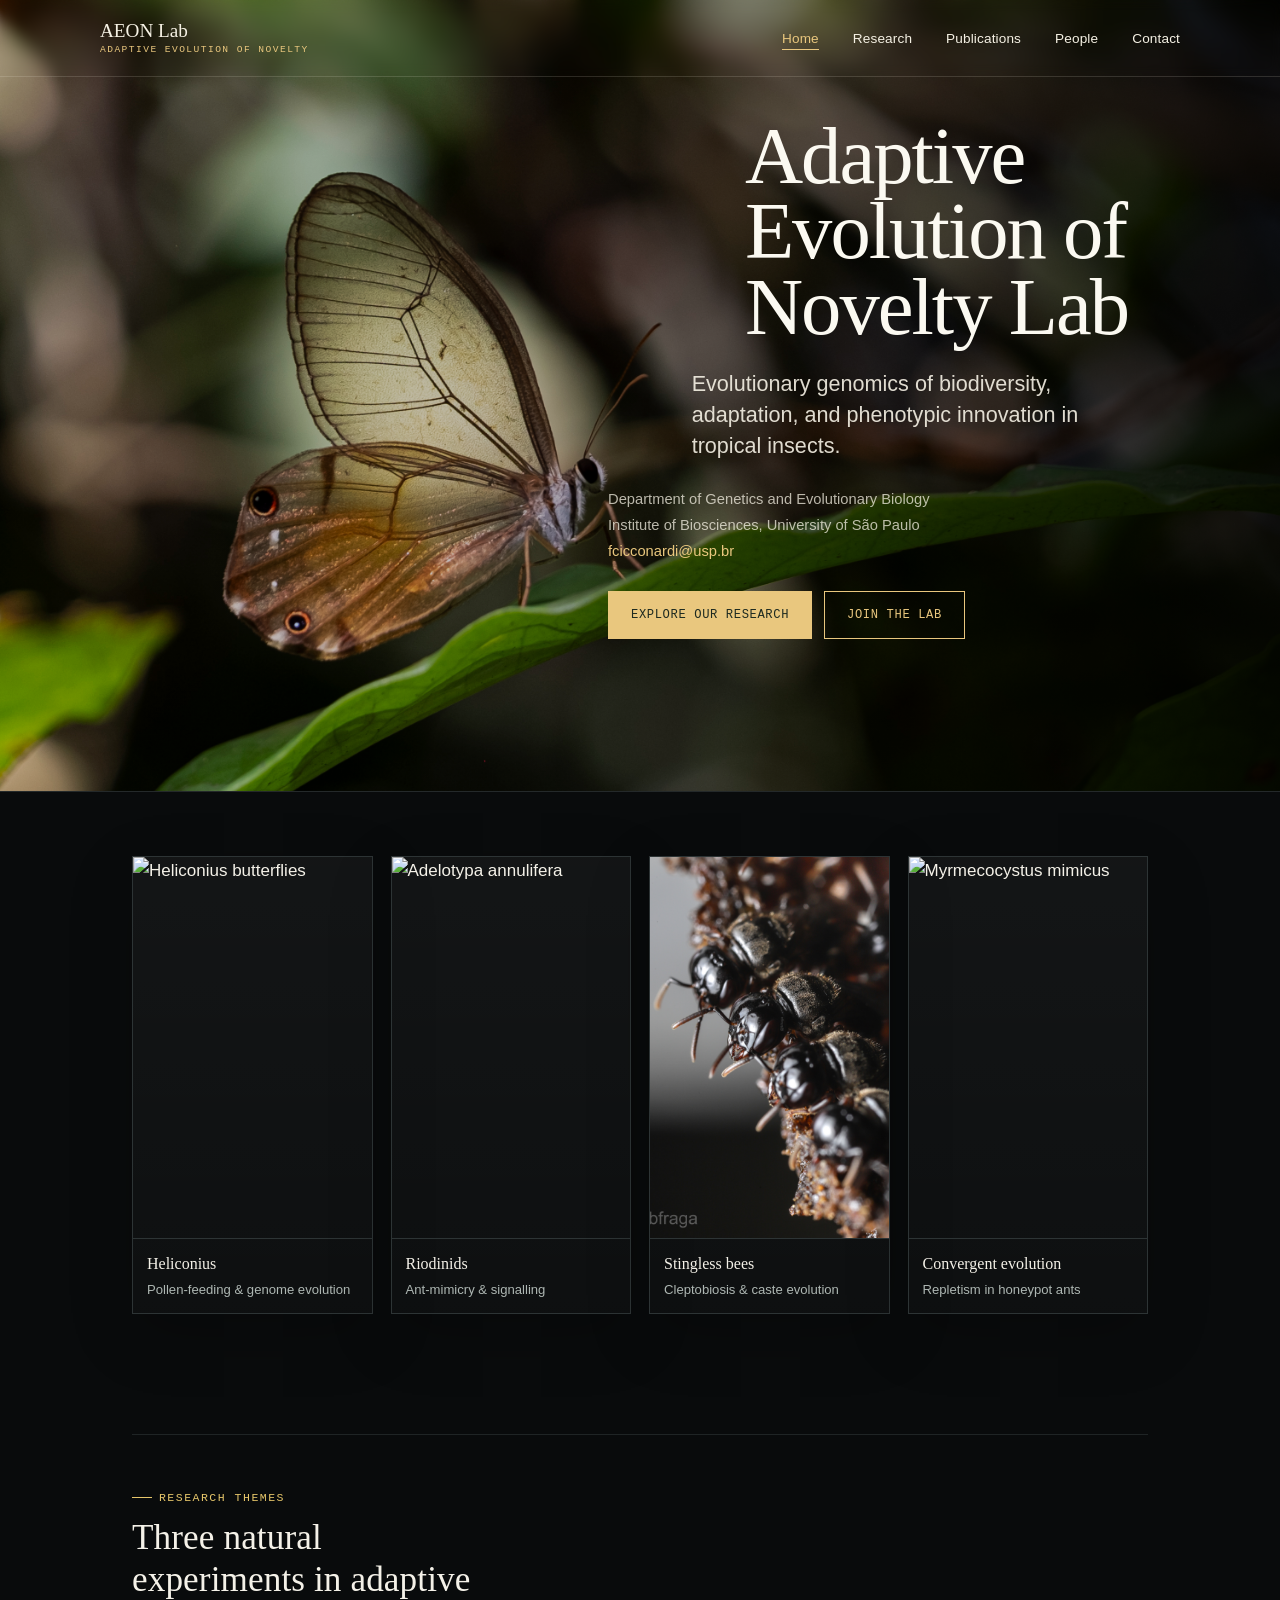
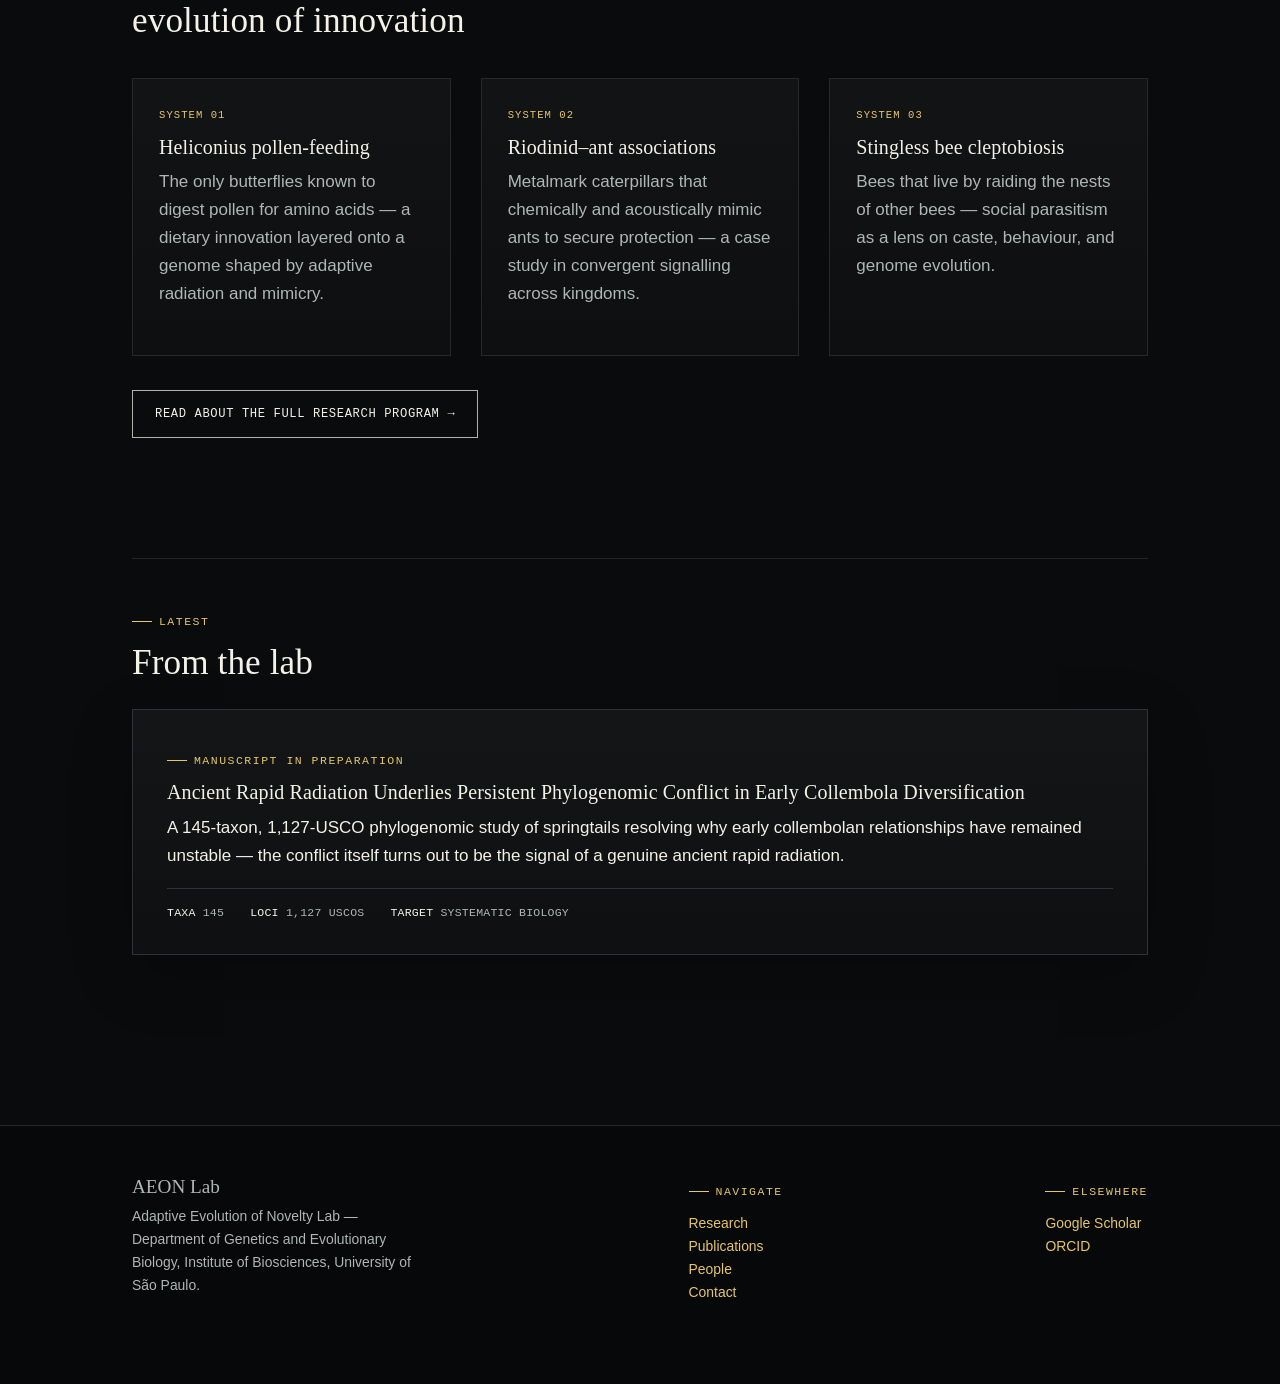
==== commit ab839315: "Update index.html" ====
--- a/index.html
+++ b/index.html
@@ -44,29 +44,55 @@
 <section class="thumb-strip">
   <div class="wrap">
     <div class="thumb-row">
+
+      <!-- Heliconius -->
       <div class="thumb">
-          <img class="thumb-img"
-               src="img/heliconius.jpeg"
-               alt="Heliconius butterflies">
-      
-          <div class="cap">
-              <b>Heliconius</b>
-              Pollen-feeding &amp; genome evolution
-          </div>
-      </div>      
-    
+        <img class="thumb-img"
+             src="img/heliconius.jpg"
+             alt="Heliconius butterflies">
+
+        <div class="cap">
+          <b>Heliconius</b>
+          Pollen-feeding &amp; genome evolution
+        </div>
+      </div>
+
+      <!-- Riodinids -->
       <div class="thumb">
-        <div class="frame">Photo pending<br>— Riodinidae —</div>
-        <div class="cap"><b>Riodinids</b>Ant-mimicry &amp; signalling</div>
+        <img class="thumb-img"
+             src="img/adelotypa-annulifera.webp"
+             alt="Adelotypa annulifera">
+
+        <div class="cap">
+          <b>Riodinids</b>
+          Ant-mimicry &amp; signalling
+        </div>
       </div>
+
+      <!-- Stingless bees -->
       <div class="thumb">
-        <div class="frame">Photo pending<br>— Meliponini —</div>
-        <div class="cap"><b>Stingless bees</b>Cleptobiosis &amp; caste evolution</div>
+        <img class="thumb-img"
+             src="img/lestrimelitta.jpg"
+             alt="Lestrimelitta limao">
+        
+        <div class="cap">
+          <b>Stingless bees</b>
+          Cleptobiosis &amp; caste evolution
+        </div>
       </div>
+
+      <!-- Convergent evolution -->
       <div class="thumb">
-        <div class="frame">Photo pending<br>— Insectary —</div>
-        <div class="cap"><b>USP insectary</b><em>Passiflora</em>-reared colonies</div>
+        <img class="thumb-img"
+             src="img/honeypot.webp"
+             alt="Myrmecocystus mimicus">
+
+        <div class="cap">
+          <b>Convergent evolution</b>
+          Repletism in honeypot ants
+        </div>
       </div>
+
     </div>
   </div>
 </section>
--- a/css/style.css
+++ b/css/style.css
@@ -1,32 +1,20 @@
 /* ===========================================================
-   Cicconardi Lab — Design tokens (v2, light)
-   Palette:
-     --paper       #FAF7EF  page background
-     --paper-line  #E4DEC9  hairlines / borders on paper
-     --panel       #F1EBDA  slightly recessed panel (specimen card)
-     --ink         #1D2A20  primary text
-     --ink-soft    #5B6459  secondary text
-     --rust        #A6532B  accent (links, eyebrows) — Heliconius wing
-     --rust-deep   #7E3E20  accent hover / headings emphasis
-     --gold        #9C7A2E  secondary accent, used sparingly
-   Type:
-     display: 'EB Garamond' — headings
-     body:    'DM Sans' — running text, nav, UI
-     label:   'IBM Plex Mono' — eyebrows, specimen data, captions
+   AEON Lab — Design tokens (v3, dark editorial)
+   Dark, image-driven palette for a modern research website.
    =========================================================== */
 
 @import url('https://fonts.googleapis.com/css2?family=EB+Garamond:ital,wght@0,400;0,500;0,600;1,400&family=DM+Sans:wght@400;500;700&family=IBM+Plex+Mono:wght@400;500&display=swap');
 
 :root{
-  --paper:#FAF7EF;
-  --paper-line:#E2DBC6;
-  --panel:#F1EAD8;
-  --panel-line:#D9CFB2;
-  --ink:#1D2A20;
-  --ink-soft:#5C6558;
-  --rust:#A6532B;
-  --rust-deep:#7E3E20;
-  --gold:#93711F;
+  --paper:#090B0C;
+  --paper-line:#24292A;
+  --panel:#111617;
+  --panel-line:#2D3435;
+  --ink:#F4F1E8;
+  --ink-soft:#AEB7B3;
+  --rust:#E27645;
+  --rust-deep:#FF9A67;
+  --gold:#E6C66A;
   --max:1080px;
 }
 
@@ -58,6 +46,24 @@
 p{margin:0 0 1.15em; color:var(--ink);}
 
 .wrap{max-width:var(--max); margin:0 auto; padding:0 32px;}
+
+.thumb-img{
+    width:100%;
+    aspect-ratio:10/16;
+    object-fit:cover;
+    display:block;
+    border-bottom:1px solid var(--panel-line);
+
+    transition:transform .45s ease;
+}
+
+.thumb{
+    overflow:hidden;
+}
+
+.thumb:hover .thumb-img{
+    transform:scale(1.06);
+}
 
 /* --- eyebrow / specimen-label device --------------------- */
 .label-tag{
@@ -99,7 +105,7 @@
 /* --- nav -------------------------------------------------- */
 header.site{
   position:sticky; top:0; z-index:40;
-  background:rgba(250,247,239,.94);
+  background:rgba(9,11,12,.92);
   backdrop-filter:blur(6px);
   border-bottom:1px solid var(--paper-line);
 }
@@ -131,7 +137,7 @@
 
 @media (max-width:760px){
   .navlinks{
-    position:fixed; inset:66px 0 auto 0; background:var(--paper);
+    position:fixed; inset:66px 0 auto 0; background:rgba(9,11,12,.98);
     flex-direction:column; gap:0; padding:6px 32px 20px;
     border-bottom:1px solid var(--paper-line);
     transform:translateY(-130%); transition:transform .25s ease;
@@ -143,6 +149,7 @@
 
 /* --- footer ------------------------------------------------ */
 footer.site{
+  background:#070809;
   border-top:1px solid var(--paper-line);
   padding:50px 0 64px;
   margin-top:110px;
@@ -216,7 +223,7 @@
 
 /* --- research cards ------------------------------------------------ */
 .research-card{
-  background:var(--paper);
+  background:linear-gradient(180deg, rgba(255,255,255,.035), rgba(255,255,255,.015));
   border:1px solid var(--paper-line);
   padding:28px 26px;
   height:100%;
@@ -378,9 +385,9 @@
   background-image:
     linear-gradient(
       to right,
-      rgba(0, 0, 0, 0.02) 0%,
-      rgba(0, 0, 0, 0.10) 42%,
-      rgba(0, 0, 0, 0.68) 100%
+      rgba(0, 0, 0, 0.18) 0%,
+      rgba(0, 0, 0, 0.25) 42%,
+      rgba(0, 0, 0, 0.84) 100%
     ),
     url("../img/hero.jpeg");
   background-size: cover;
@@ -484,3 +491,75 @@
     border-bottom-color: rgba(245, 241, 228, 0.18);
   }
 }
+
+
+/* --- dark editorial refinements --- */
+body::selection{
+  background: rgba(230, 198, 106, 0.32);
+  color: var(--ink);
+}
+
+section:not(.photo-hero){
+  background: var(--paper);
+}
+
+.specimen-card,
+.field-panel,
+.person-plate,
+.contact-block,
+.thumb{
+  background: linear-gradient(180deg, rgba(255,255,255,.045), rgba(255,255,255,.018));
+  box-shadow: 0 20px 60px rgba(0,0,0,.20);
+}
+
+.thumb .frame{
+  background: rgba(255,255,255,.018);
+}
+
+.btn{
+  border-color: rgba(244,241,232,.72);
+  color: var(--ink);
+}
+
+.btn:hover{
+  background: var(--ink);
+  color: #090B0C;
+}
+
+.btn.solid{
+  background: var(--gold);
+  border-color: var(--gold);
+  color: #090B0C;
+}
+
+.label-tag{
+  color: var(--gold);
+}
+.label-tag::before{
+  background: var(--gold);
+}
+
+.navlinks a:hover,
+.navlinks a.active{
+  color: var(--gold);
+  border-color: var(--gold);
+}
+
+footer.site .brand,
+footer.site p,
+footer.site .muted{
+  color: var(--ink-soft);
+}
+
+footer.site a{
+  color: var(--gold);
+}
+
+/* make the first content block feel less like a beige card below the photo */
+.thumb-strip{
+  padding-top: 64px;
+}
+
+.divider{
+  opacity: .85;
+}
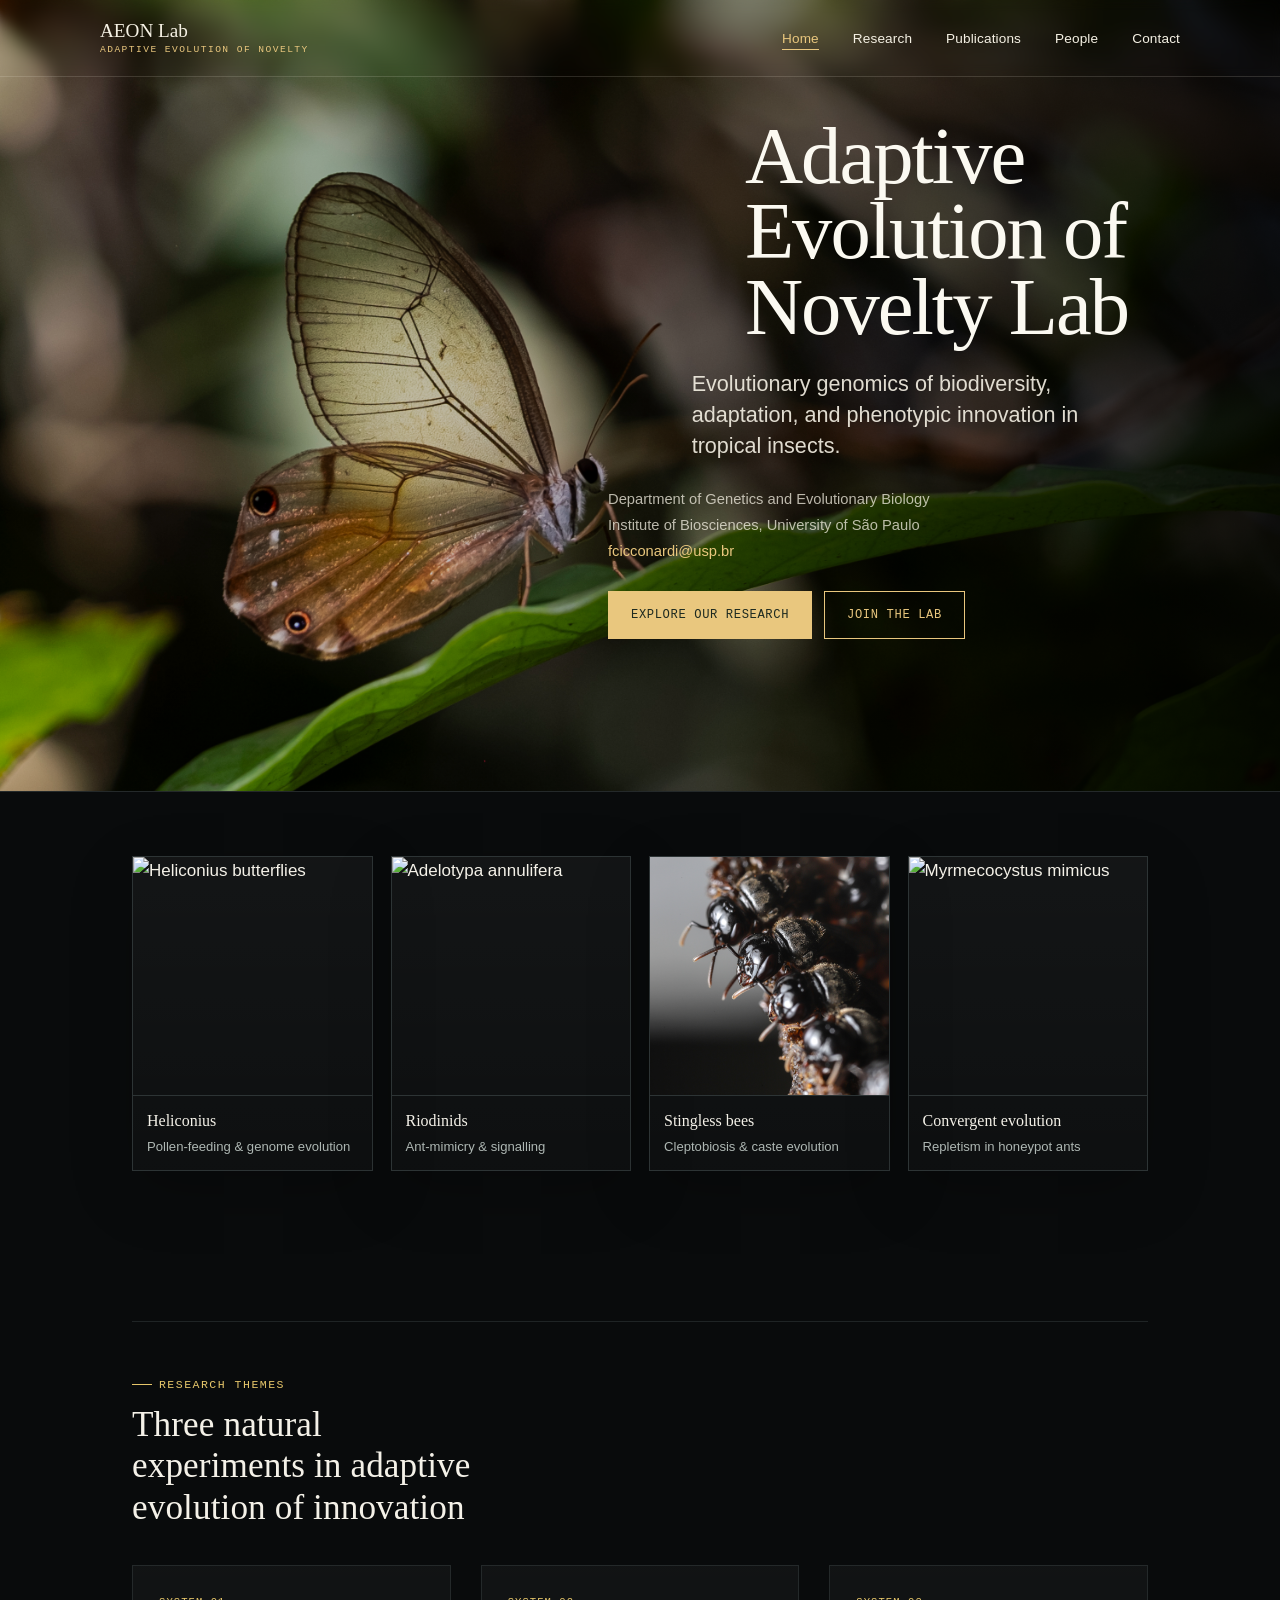
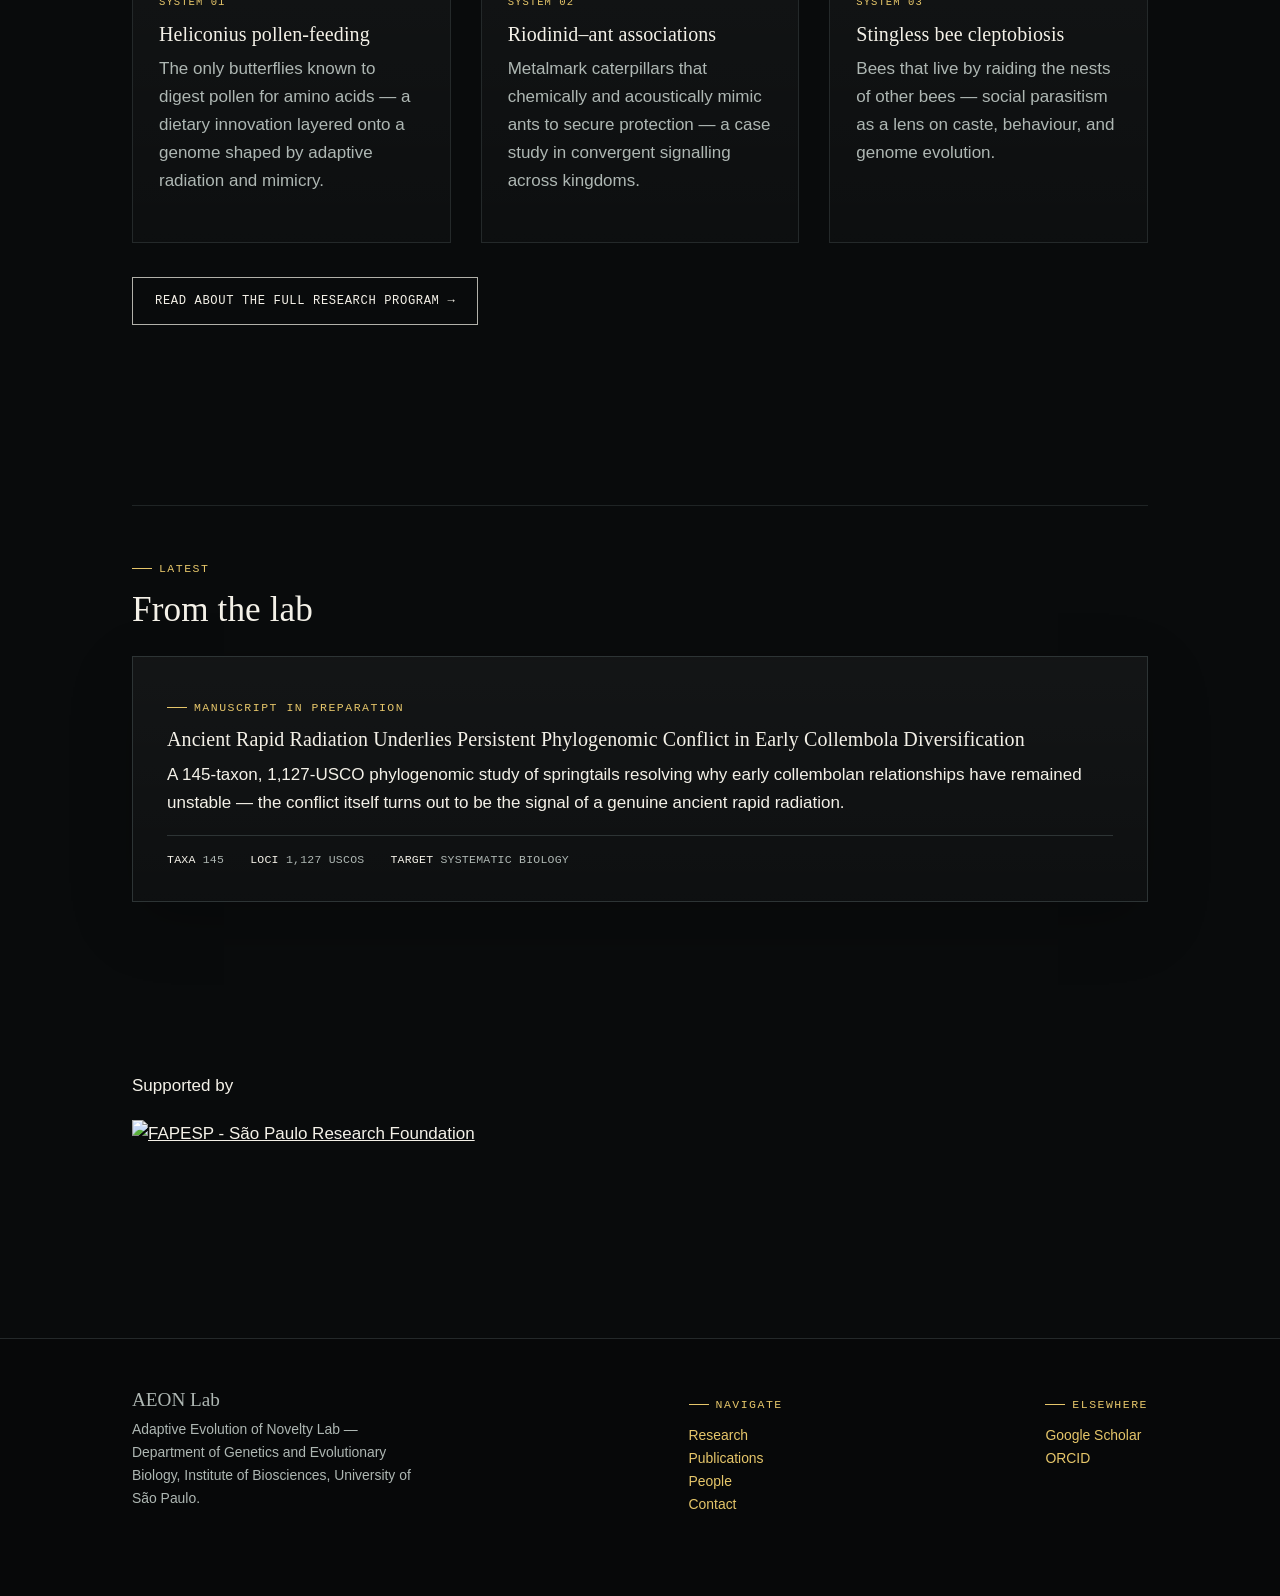
==== commit c33a7411: "Add supporters section with logos Added a new section for supporters with logos." ====
--- a/index.html
+++ b/index.html
@@ -143,6 +143,21 @@
   </div>
 </section>
 
+<section class="supporters">
+  <div class="wrap">
+
+    <p class="support-title">Supported by</p>
+
+    <div class="support-logos">
+      <a href="https://fapesp.br/en" target="_blank" rel="noopener">
+        <img src="img/fapesp.png"
+             alt="FAPESP - São Paulo Research Foundation">
+      </a>
+    </div>
+
+  </div>
+</section>
+  
 <footer class="site">
   <div class="wrap foot-grid">
     <div>
--- a/css/style.css
+++ b/css/style.css
@@ -47,23 +47,6 @@
 
 .wrap{max-width:var(--max); margin:0 auto; padding:0 32px;}
 
-.thumb-img{
-    width:100%;
-    aspect-ratio:10/16;
-    object-fit:cover;
-    display:block;
-    border-bottom:1px solid var(--panel-line);
-
-    transition:transform .45s ease;
-}
-
-.thumb{
-    overflow:hidden;
-}
-
-.thumb:hover .thumb-img{
-    transform:scale(1.06);
-}
 
 /* --- eyebrow / specimen-label device --------------------- */
 .label-tag{
@@ -176,7 +159,7 @@
 
 /* --- sections ------------------------------------------------ */
 section{padding:80px 0;}
-.section-tight{padding:60px 0;}
+.section-tight{padding:90px 0;}
 .grid-2{display:grid; grid-template-columns:1.15fr .85fr; gap:64px;}
 .grid-3{display:grid; grid-template-columns:repeat(3,1fr); gap:30px;}
 @media (max-width:860px){
@@ -273,7 +256,7 @@
 /* --- photo hero (homepage, shmontgomery-style) ------------------------------------------------ */
 .photo-hero{
   position:relative;
-  min-height:82vh;
+  min-height:72vh;
   display:flex;
   align-items:flex-end;
   background:
@@ -307,7 +290,8 @@
 }
 .photo-hero h1{
   color:#FBF9F1;
-  font-size:clamp(2.2rem,4.6vw,3.6rem);
+  font-size: clamp(4rem,8vw,7rem);
+  line-height:0.9;
   max-width:16ch;
   margin-bottom:.3em;
 }
@@ -563,3 +547,20 @@
 .divider{
   opacity: .85;
 }
+
+.thumb {
+  overflow: hidden;
+}
+
+.thumb-img {
+  width: 100%;
+  aspect-ratio: 1 / 1;
+  object-fit: cover;
+  display: block;
+  border-bottom: 1px solid var(--panel-line);
+  transition: transform 0.45s ease;
+}
+
+.thumb:hover .thumb-img {
+  transform: scale(1.04);
+}
